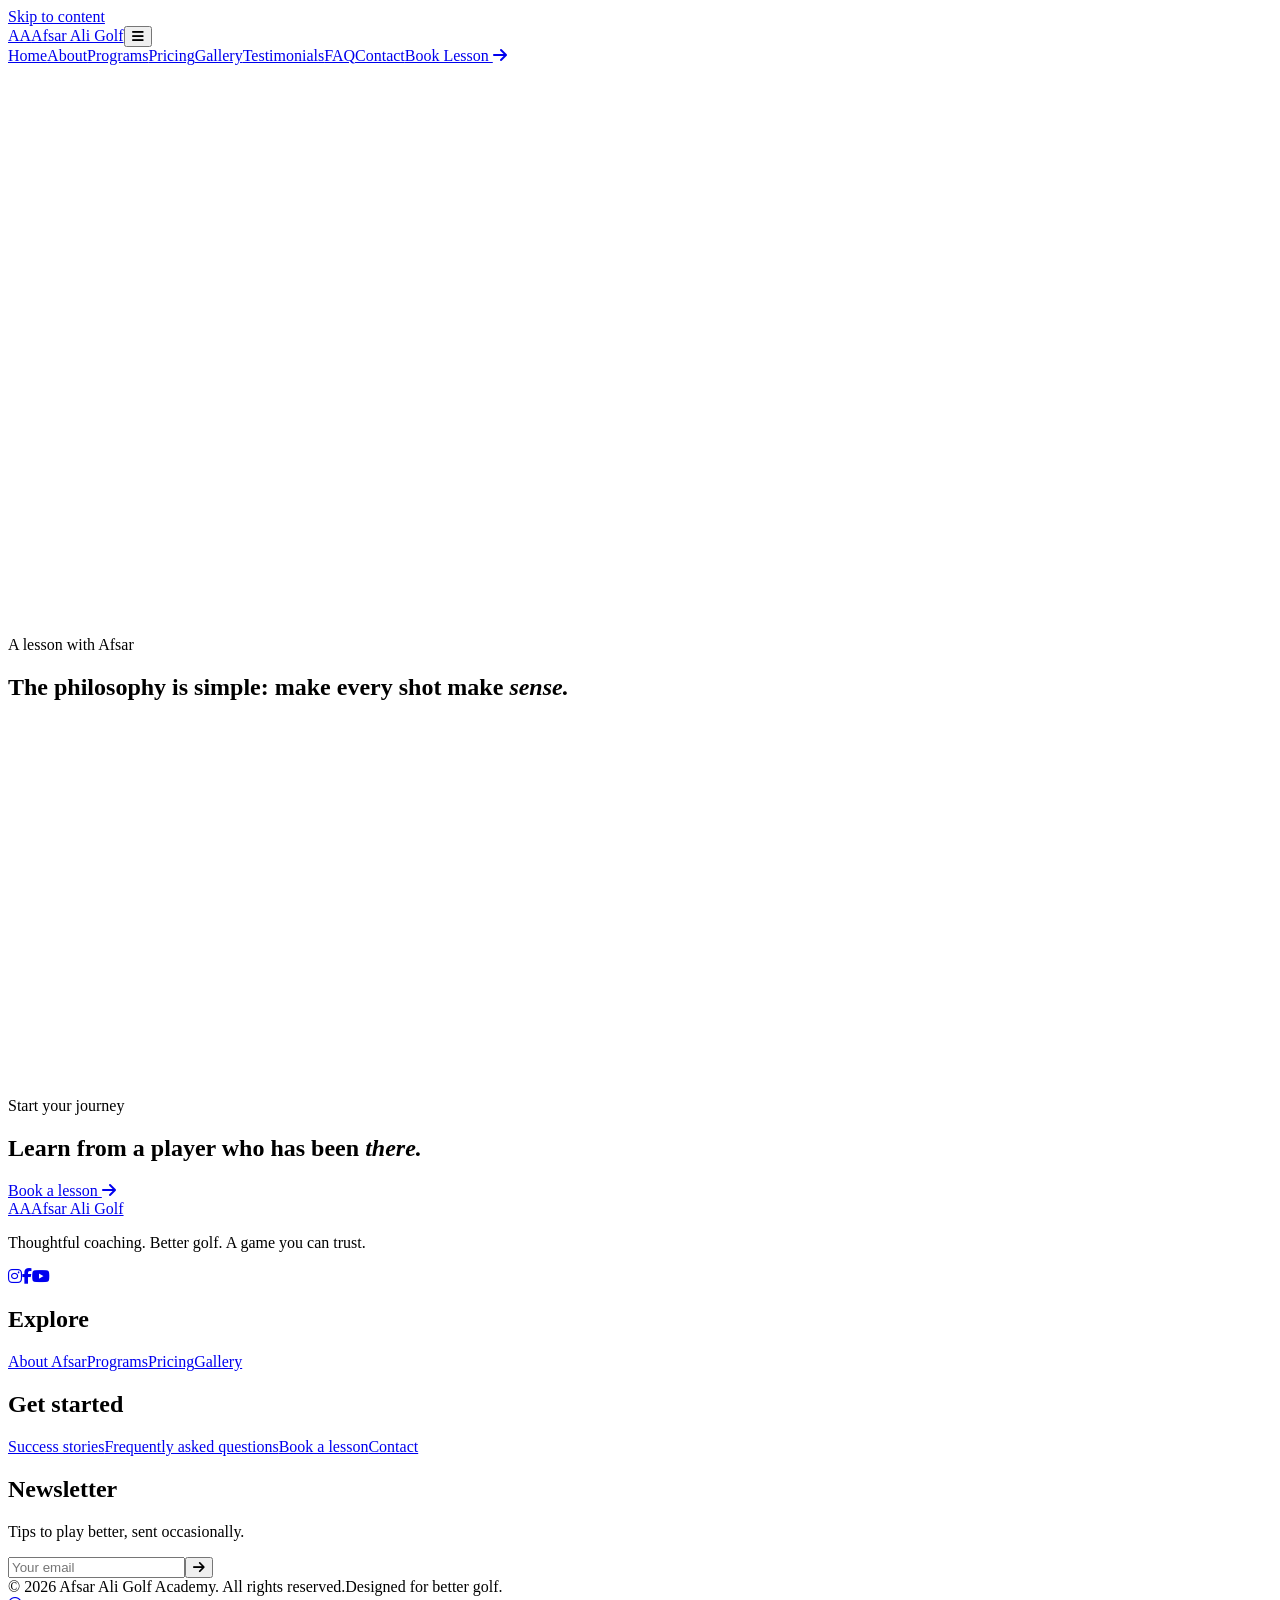
==== about.html @ 57fdd4dd "Add files via upload" ====
<!doctype html><html lang="en"><head><meta charset="utf-8"><meta name="viewport" content="width=device-width,initial-scale=1"><title>About Afsar Ali | Afsar Ali Golf Academy</title><meta name="description" content="Meet Afsar Ali: former professional player and golf coach helping players build confidence and consistency."><link rel="icon" href="assets/icons/favicon.svg" type="image/svg+xml"><link rel="stylesheet" href="https://cdnjs.cloudflare.com/ajax/libs/font-awesome/6.7.2/css/all.min.css"><link rel="stylesheet" href="https://unpkg.com/aos@2.3.1/dist/aos.css"><link rel="stylesheet" href="assets/css/style.css"><link rel="stylesheet" href="assets/css/responsive.css"><link rel="stylesheet" href="assets/css/animations.css"></head><body><a class="skip-link" href="#main-content">Skip to content</a><header class="site-header"><div class="container nav-wrap"><a class="brand" href="index.html"><span class="brand-mark">AA</span>Afsar Ali Golf</a><button class="nav-toggle" aria-expanded="false" aria-label="Open navigation"><i class="fa-solid fa-bars"></i></button><nav class="nav-links" aria-label="Main navigation"><a href="index.html">Home</a><a aria-current="page" href="about.html">About</a><a href="programs.html">Programs</a><a href="pricing.html">Pricing</a><a href="gallery.html">Gallery</a><a href="testimonials.html">Testimonials</a><a href="faq.html">FAQ</a><a href="contact.html">Contact</a><a class="button button-primary" href="contact.html#book">Book Lesson <i class="fa-solid fa-arrow-right"></i></a></nav></div></header><main id="main-content"><section class="page-banner"><div class="container" data-aos="fade-up"><p class="eyebrow">Meet your coach</p><h1 class="display">A professional<br>perspective. A personal <em>approach.</em></h1><p>Former professional player Afsar Ali helps golfers of all levels discover a clearer, stronger, more enjoyable game.</p></div></section><section class="section"><div class="container bio-grid"><div data-aos="fade-right"><img src="https://images.unsplash.com/photo-1535132011086-b7c9a9b45e92?auto=format&fit=crop&w=1000&q=85" alt="A golfer walking on a sunny golf course" loading="lazy"></div><div data-aos="fade-left"><p class="eyebrow">The Afsar Ali difference</p><h2>Coaching built on professional experience — and real <em>listening.</em></h2><p>Afsar Ali played professionally before dedicating his career to teaching the game. He brings that tournament-tested perspective into every lesson, while keeping the focus where it belongs: on the golfer in front of him.</p><p>Whether your goal is a more reliable swing, better scores, or simply more fun on the course, Afsar will give you a clear route forward — without overcomplicating the game.</p><div class="timeline"><div class="timeline-item"><b>Former professional player</b><p>First-hand experience in competitive golf and the process behind performing under pressure.</p></div><div class="timeline-item"><b>15+ years of coaching</b><p>Helping beginners, juniors, amateurs and competitive players develop with clarity.</p></div><div class="timeline-item"><b>Individual-first philosophy</b><p>Every swing is different. The best plan is the one that fits your body, ability and ambition.</p></div></div></div></div></section><section class="section section-alt"><div class="container"><div class="section-head"><div><p class="eyebrow">A lesson with Afsar</p><h2 class="section-title">The philosophy is simple: make every shot make <em>sense.</em></h2></div></div><div class="achievement-grid"><article class="achievement" data-aos="fade-up"><i class="fa-solid fa-bullseye"></i><strong>Purposeful practice</strong><span>Every drill has a clear reason and a route to the course.</span></article><article class="achievement" data-aos="fade-up" data-aos-delay="100"><i class="fa-solid fa-eye"></i><strong>Honest feedback</strong><span>Focus on the one or two changes that will make the biggest difference.</span></article><article class="achievement" data-aos="fade-up" data-aos-delay="200"><i class="fa-solid fa-handshake"></i><strong>Lasting confidence</strong><span>Build skills and routines you can trust when it matters.</span></article></div></div></section><section class="section"><div class="container split"><div data-aos="fade-right"><p class="eyebrow">See Afsar in action</p><h2 class="section-title">A player’s eye for your <em>potential.</em></h2><p class="lead">Watch a glimpse of Afsar’s coaching world, then let’s talk about where you want to take your game.</p><a class="button button-green" href="contact.html#book">Train with Afsar <i class="fa-solid fa-arrow-right"></i></a></div><div class="image-frame" data-aos="fade-left"><video controls preload="metadata" poster="https://images.unsplash.com/photo-1593111774240-d529f12cf4bb?auto=format&fit=crop&w=1000&q=85" aria-label="Afsar Ali golf coaching video"><source src="assets/images/afsar-ali-coaching.mp4" type="video/mp4">Your browser does not support the video tag.</video></div></div></section><section class="cta"><div class="container"><div><p class="eyebrow">Start your journey</p><h2 class="section-title">Learn from a player who has been <em>there.</em></h2></div><a class="button button-green" href="contact.html#book">Book a lesson <i class="fa-solid fa-arrow-right"></i></a></div></section></main><footer class="site-footer"><div class="container footer-grid"><div class="footer-brand"><a class="brand" href="index.html"><span class="brand-mark">AA</span>Afsar Ali Golf</a><p>Thoughtful coaching. Better golf. A game you can trust.</p><div class="socials"><a href="#" aria-label="Instagram"><i class="fa-brands fa-instagram"></i></a><a href="#" aria-label="Facebook"><i class="fa-brands fa-facebook-f"></i></a><a href="#" aria-label="YouTube"><i class="fa-brands fa-youtube"></i></a></div></div><div><h2>Explore</h2><a href="about.html">About Afsar</a><a href="programs.html">Programs</a><a href="pricing.html">Pricing</a><a href="gallery.html">Gallery</a></div><div><h2>Get started</h2><a href="testimonials.html">Success stories</a><a href="faq.html">Frequently asked questions</a><a href="contact.html#book">Book a lesson</a><a href="contact.html">Contact</a></div><div><h2>Newsletter</h2><p>Tips to play better, sent occasionally.</p><form class="newsletter" data-newsletter><input aria-label="Email address" type="email" required placeholder="Your email"><button aria-label="Subscribe" type="submit"><i class="fa-solid fa-arrow-right"></i></button></form></div></div><div class="container footer-bottom"><span>© 2026 Afsar Ali Golf Academy. All rights reserved.</span><span>Designed for better golf.</span></div></footer><a class="whatsapp" href="https://wa.me/923000000000?text=Hello%20Afsar%2C%20I%27d%20like%20to%20book%20a%20golf%20lesson." aria-label="Book a lesson on WhatsApp"><i class="fa-brands fa-whatsapp"></i></a><script src="https://unpkg.com/aos@2.3.1/dist/aos.js"></script><script src="assets/js/app.js"></script></body></html>
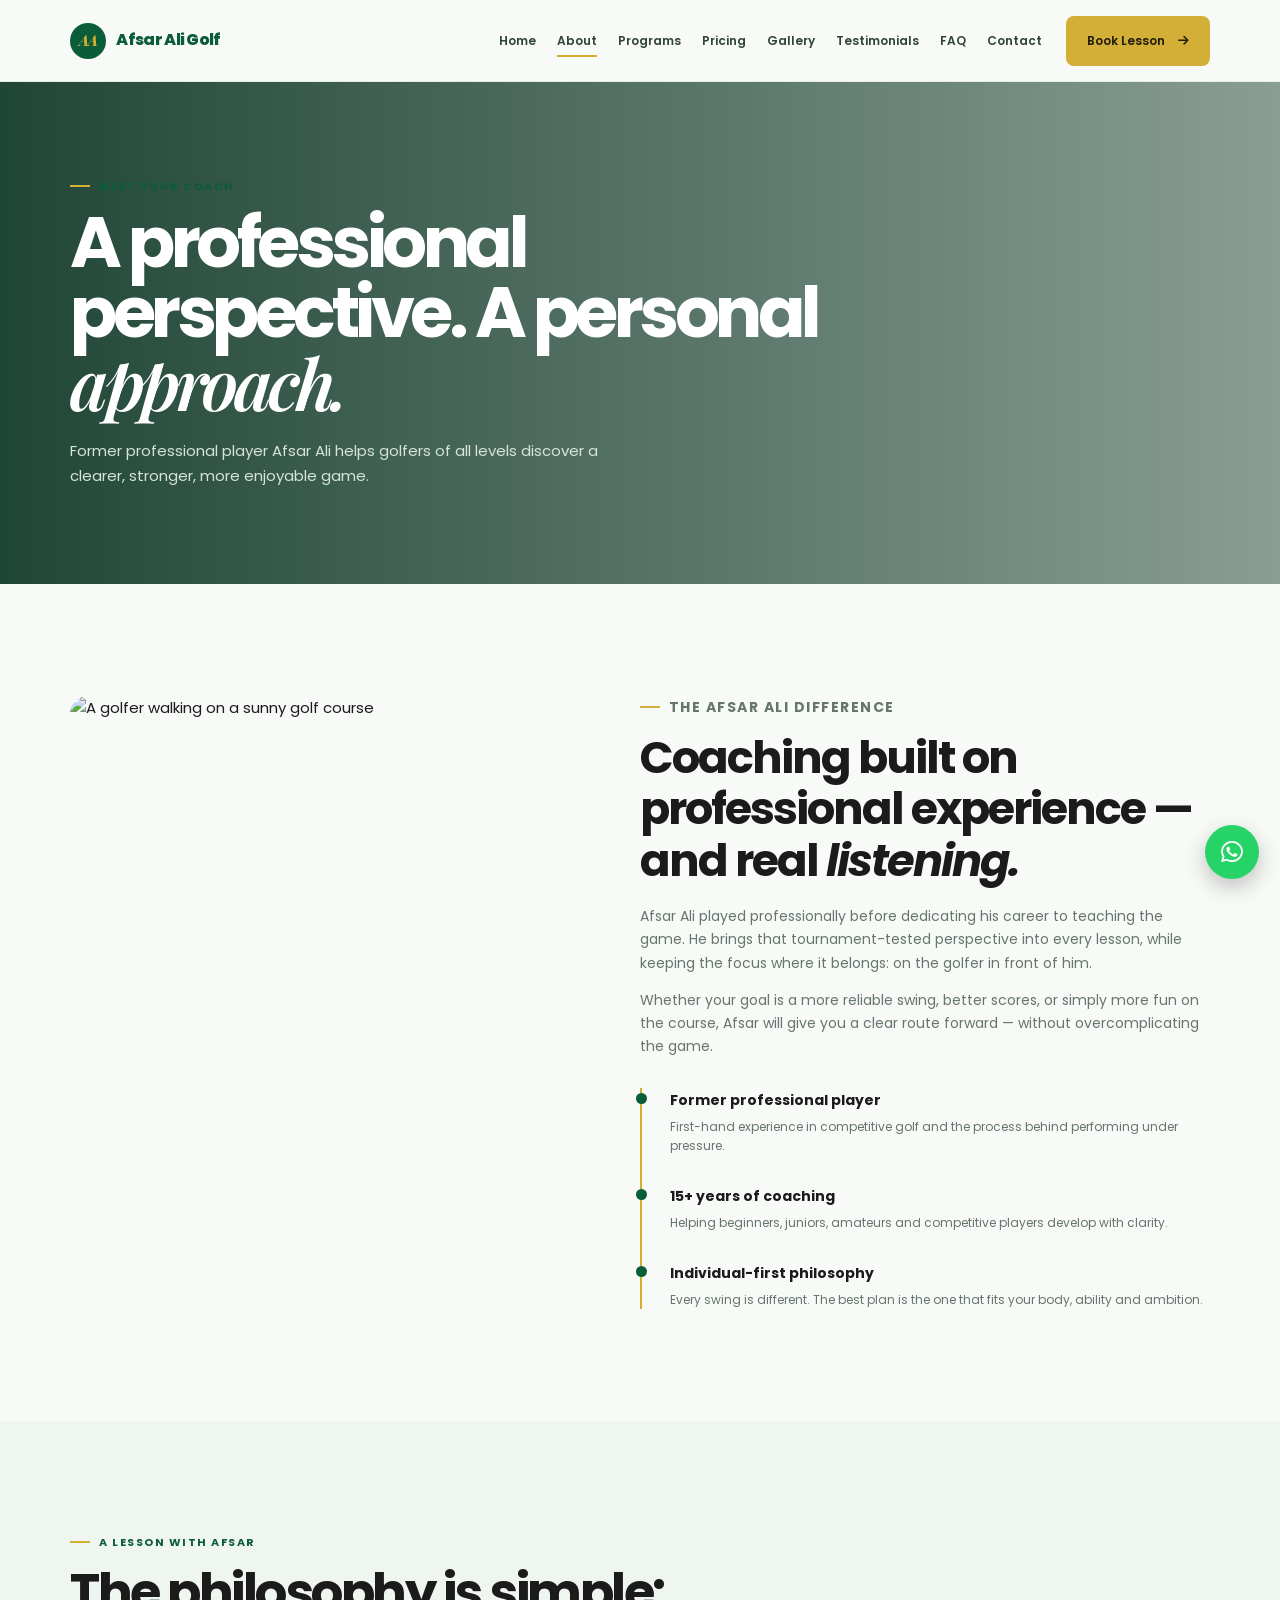
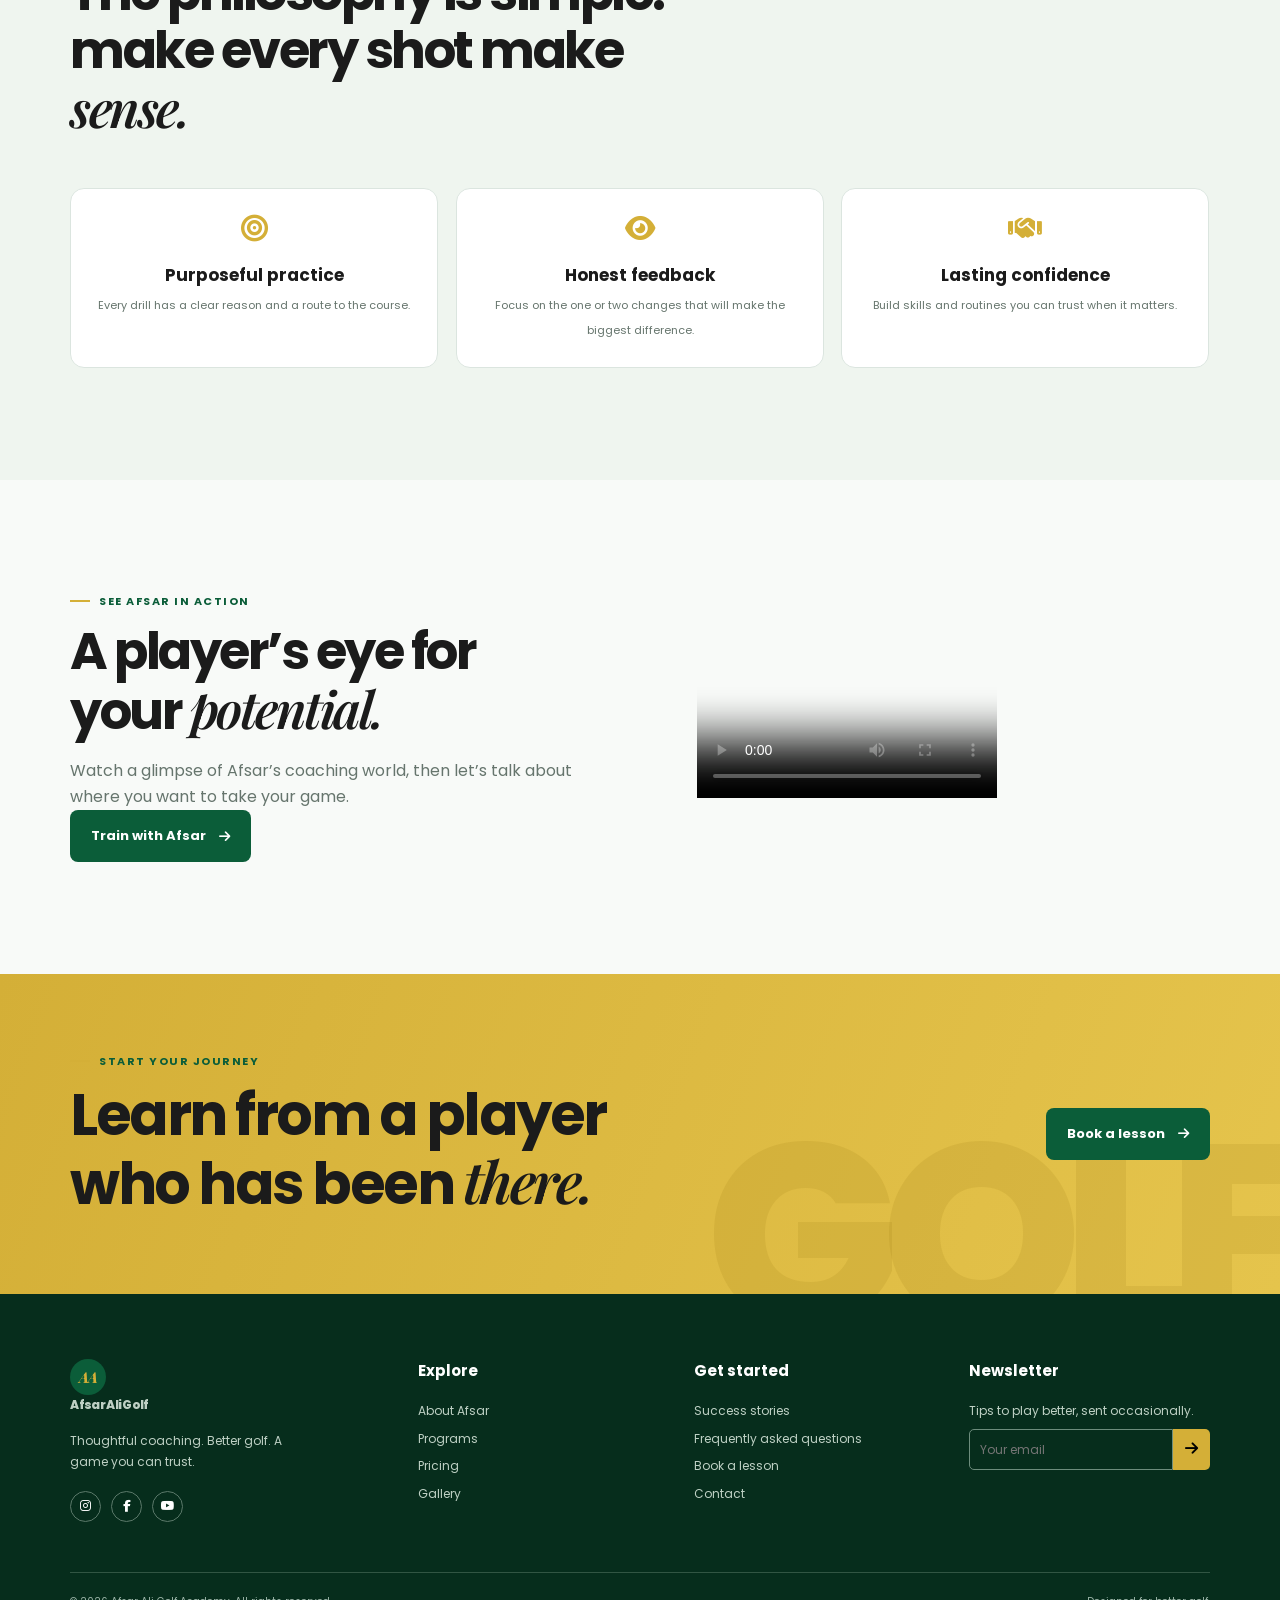
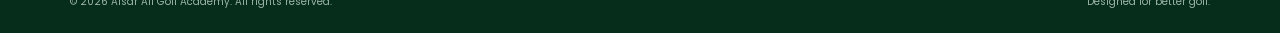
==== commit 8e073668: "Add files via upload" ====
--- a/about.html
+++ b/about.html
@@ -1 +1,206 @@
-<!doctype html><html lang="en"><head><meta charset="utf-8"><meta name="viewport" content="width=device-width,initial-scale=1"><title>About Afsar Ali | Afsar Ali Golf Academy</title><meta name="description" content="Meet Afsar Ali: former professional player and golf coach helping players build confidence and consistency."><link rel="icon" href="assets/icons/favicon.svg" type="image/svg+xml"><link rel="stylesheet" href="https://cdnjs.cloudflare.com/ajax/libs/font-awesome/6.7.2/css/all.min.css"><link rel="stylesheet" href="https://unpkg.com/aos@2.3.1/dist/aos.css"><link rel="stylesheet" href="assets/css/style.css"><link rel="stylesheet" href="assets/css/responsive.css"><link rel="stylesheet" href="assets/css/animations.css"></head><body><a class="skip-link" href="#main-content">Skip to content</a><header class="site-header"><div class="container nav-wrap"><a class="brand" href="index.html"><span class="brand-mark">AA</span>Afsar Ali Golf</a><button class="nav-toggle" aria-expanded="false" aria-label="Open navigation"><i class="fa-solid fa-bars"></i></button><nav class="nav-links" aria-label="Main navigation"><a href="index.html">Home</a><a aria-current="page" href="about.html">About</a><a href="programs.html">Programs</a><a href="pricing.html">Pricing</a><a href="gallery.html">Gallery</a><a href="testimonials.html">Testimonials</a><a href="faq.html">FAQ</a><a href="contact.html">Contact</a><a class="button button-primary" href="contact.html#book">Book Lesson <i class="fa-solid fa-arrow-right"></i></a></nav></div></header><main id="main-content"><section class="page-banner"><div class="container" data-aos="fade-up"><p class="eyebrow">Meet your coach</p><h1 class="display">A professional<br>perspective. A personal <em>approach.</em></h1><p>Former professional player Afsar Ali helps golfers of all levels discover a clearer, stronger, more enjoyable game.</p></div></section><section class="section"><div class="container bio-grid"><div data-aos="fade-right"><img src="https://images.unsplash.com/photo-1535132011086-b7c9a9b45e92?auto=format&fit=crop&w=1000&q=85" alt="A golfer walking on a sunny golf course" loading="lazy"></div><div data-aos="fade-left"><p class="eyebrow">The Afsar Ali difference</p><h2>Coaching built on professional experience — and real <em>listening.</em></h2><p>Afsar Ali played professionally before dedicating his career to teaching the game. He brings that tournament-tested perspective into every lesson, while keeping the focus where it belongs: on the golfer in front of him.</p><p>Whether your goal is a more reliable swing, better scores, or simply more fun on the course, Afsar will give you a clear route forward — without overcomplicating the game.</p><div class="timeline"><div class="timeline-item"><b>Former professional player</b><p>First-hand experience in competitive golf and the process behind performing under pressure.</p></div><div class="timeline-item"><b>15+ years of coaching</b><p>Helping beginners, juniors, amateurs and competitive players develop with clarity.</p></div><div class="timeline-item"><b>Individual-first philosophy</b><p>Every swing is different. The best plan is the one that fits your body, ability and ambition.</p></div></div></div></div></section><section class="section section-alt"><div class="container"><div class="section-head"><div><p class="eyebrow">A lesson with Afsar</p><h2 class="section-title">The philosophy is simple: make every shot make <em>sense.</em></h2></div></div><div class="achievement-grid"><article class="achievement" data-aos="fade-up"><i class="fa-solid fa-bullseye"></i><strong>Purposeful practice</strong><span>Every drill has a clear reason and a route to the course.</span></article><article class="achievement" data-aos="fade-up" data-aos-delay="100"><i class="fa-solid fa-eye"></i><strong>Honest feedback</strong><span>Focus on the one or two changes that will make the biggest difference.</span></article><article class="achievement" data-aos="fade-up" data-aos-delay="200"><i class="fa-solid fa-handshake"></i><strong>Lasting confidence</strong><span>Build skills and routines you can trust when it matters.</span></article></div></div></section><section class="section"><div class="container split"><div data-aos="fade-right"><p class="eyebrow">See Afsar in action</p><h2 class="section-title">A player’s eye for your <em>potential.</em></h2><p class="lead">Watch a glimpse of Afsar’s coaching world, then let’s talk about where you want to take your game.</p><a class="button button-green" href="contact.html#book">Train with Afsar <i class="fa-solid fa-arrow-right"></i></a></div><div class="image-frame" data-aos="fade-left"><video controls preload="metadata" poster="https://images.unsplash.com/photo-1593111774240-d529f12cf4bb?auto=format&fit=crop&w=1000&q=85" aria-label="Afsar Ali golf coaching video"><source src="assets/images/afsar-ali-coaching.mp4" type="video/mp4">Your browser does not support the video tag.</video></div></div></section><section class="cta"><div class="container"><div><p class="eyebrow">Start your journey</p><h2 class="section-title">Learn from a player who has been <em>there.</em></h2></div><a class="button button-green" href="contact.html#book">Book a lesson <i class="fa-solid fa-arrow-right"></i></a></div></section></main><footer class="site-footer"><div class="container footer-grid"><div class="footer-brand"><a class="brand" href="index.html"><span class="brand-mark">AA</span>Afsar Ali Golf</a><p>Thoughtful coaching. Better golf. A game you can trust.</p><div class="socials"><a href="#" aria-label="Instagram"><i class="fa-brands fa-instagram"></i></a><a href="#" aria-label="Facebook"><i class="fa-brands fa-facebook-f"></i></a><a href="#" aria-label="YouTube"><i class="fa-brands fa-youtube"></i></a></div></div><div><h2>Explore</h2><a href="about.html">About Afsar</a><a href="programs.html">Programs</a><a href="pricing.html">Pricing</a><a href="gallery.html">Gallery</a></div><div><h2>Get started</h2><a href="testimonials.html">Success stories</a><a href="faq.html">Frequently asked questions</a><a href="contact.html#book">Book a lesson</a><a href="contact.html">Contact</a></div><div><h2>Newsletter</h2><p>Tips to play better, sent occasionally.</p><form class="newsletter" data-newsletter><input aria-label="Email address" type="email" required placeholder="Your email"><button aria-label="Subscribe" type="submit"><i class="fa-solid fa-arrow-right"></i></button></form></div></div><div class="container footer-bottom"><span>© 2026 Afsar Ali Golf Academy. All rights reserved.</span><span>Designed for better golf.</span></div></footer><a class="whatsapp" href="https://wa.me/923000000000?text=Hello%20Afsar%2C%20I%27d%20like%20to%20book%20a%20golf%20lesson." aria-label="Book a lesson on WhatsApp"><i class="fa-brands fa-whatsapp"></i></a><script src="https://unpkg.com/aos@2.3.1/dist/aos.js"></script><script src="assets/js/app.js"></script></body></html>
+<!doctype html>
+<html lang="en">
+<head>
+  <meta charset="utf-8">
+  <meta name="viewport" content="width=device-width, initial-scale=1">
+<title>About Afsar Ali | Afsar Ali Golf Coach in Karachi</title>
+  <meta name="description" content="Meet Afsar Ali: former professional player and golf coach helping players build confidence and consistency.">
+  <meta property="og:title" content="About Afsar Ali | Afsar Ali Golf Academy">
+  <meta property="og:description" content="Meet Afsar Ali: former professional player and golf coach helping players build confidence and consistency.">
+  <meta property="og:type" content="website">
+  <meta property="og:image" content="https://images.unsplash.com/photo-1587174486073-ae5e5cff23aa?auto=format&fit=crop&w=1200&q=85">
+  <meta name="twitter:card" content="summary_large_image">
+  <link rel="canonical" href="https://afsarali.great-site.net/about.html">
+  <link rel="icon" href="assets/icons/favicon.svg" type="image/svg+xml">
+  <link rel="stylesheet" href="https://cdnjs.cloudflare.com/ajax/libs/font-awesome/6.7.2/css/all.min.css">
+  <link rel="stylesheet" href="https://unpkg.com/aos@2.3.1/dist/aos.css">
+  <link rel="stylesheet" href="assets/css/style.css">
+  <link rel="stylesheet" href="assets/css/responsive.css">
+  <link rel="stylesheet" href="assets/css/animations.css">
+</head>
+<body>
+  <a class="skip-link" href="#main-content">Skip to content</a>
+
+  <header class="site-header">
+    <div class="container nav-wrap">
+      <a class="brand" href="index.html">
+        <span class="brand-mark">AA</span>
+        Afsar Ali Golf
+      </a>
+      <button class="nav-toggle" aria-expanded="false" aria-label="Open navigation">
+        <i class="fa-solid fa-bars"></i>
+      </button>
+      <nav class="nav-links" aria-label="Main navigation">
+        <a href="index.html">Home</a>
+        <a aria-current="page" href="about.html">About</a>
+        <a href="programs.html">Programs</a>
+        <a href="pricing.html">Pricing</a>
+        <a href="gallery.html">Gallery</a>
+        <a href="testimonials.html">Testimonials</a>
+        <a href="faq.html">FAQ</a>
+        <a href="contact.html">Contact</a>
+        <a class="button button-primary" href="contact.html#book">
+          Book Lesson <i class="fa-solid fa-arrow-right"></i>
+        </a>
+      </nav>
+    </div>
+  </header>
+
+  <main id="main-content">
+    <section class="page-banner">
+      <div class="container" data-aos="fade-up">
+        <p class="eyebrow">Meet your coach</p>
+        <h1 class="display">
+          A professional<br>
+          perspective. A personal <em>approach.</em>
+        </h1>
+        <p>Former professional player Afsar Ali helps golfers of all levels discover a clearer, stronger, more enjoyable game.</p>
+      </div>
+    </section>
+
+    <section class="section">
+      <div class="container bio-grid">
+        <div data-aos="fade-right">
+          <img src="assets/images/sunny.png" alt="A golfer walking on a sunny golf course" loading="lazy">
+        </div>
+        <div data-aos="fade-left">
+          <p class="eyebrow">The Afsar Ali difference</p>
+          <h2>Coaching built on professional experience — and real <em>listening.</em></h2>
+          <p>Afsar Ali played professionally before dedicating his career to teaching the game. He brings that tournament-tested perspective into every lesson, while keeping the focus where it belongs: on the golfer in front of him.</p>
+          <p>Whether your goal is a more reliable swing, better scores, or simply more fun on the course, Afsar will give you a clear route forward — without overcomplicating the game.</p>
+          <div class="timeline">
+            <div class="timeline-item">
+              <b>Former professional player</b>
+              <p>First-hand experience in competitive golf and the process behind performing under pressure.</p>
+            </div>
+            <div class="timeline-item">
+              <b>15+ years of coaching</b>
+              <p>Helping beginners, juniors, amateurs and competitive players develop with clarity.</p>
+            </div>
+            <div class="timeline-item">
+              <b>Individual-first philosophy</b>
+              <p>Every swing is different. The best plan is the one that fits your body, ability and ambition.</p>
+            </div>
+          </div>
+        </div>
+      </div>
+    </section>
+
+    <section class="section section-alt">
+      <div class="container">
+        <div class="section-head">
+          <div>
+            <p class="eyebrow">A lesson with Afsar</p>
+            <h2 class="section-title">The philosophy is simple: make every shot make <em>sense.</em></h2>
+          </div>
+        </div>
+
+        <div class="achievement-grid">
+          <article class="achievement" data-aos="fade-up">
+            <i class="fa-solid fa-bullseye"></i>
+            <strong>Purposeful practice</strong>
+            <span>Every drill has a clear reason and a route to the course.</span>
+          </article>
+          <article class="achievement" data-aos="fade-up" data-aos-delay="100">
+            <i class="fa-solid fa-eye"></i>
+            <strong>Honest feedback</strong>
+            <span>Focus on the one or two changes that will make the biggest difference.</span>
+          </article>
+          <article class="achievement" data-aos="fade-up" data-aos-delay="200">
+            <i class="fa-solid fa-handshake"></i>
+            <strong>Lasting confidence</strong>
+            <span>Build skills and routines you can trust when it matters.</span>
+          </article>
+        </div>
+      </div>
+    </section>
+
+    <section class="section">
+      <div class="container split">
+        <div data-aos="fade-right">
+          <p class="eyebrow">See Afsar in action</p>
+          <h2 class="section-title">A player’s eye for your <em>potential.</em></h2>
+          <p class="lead">Watch a glimpse of Afsar’s coaching world, then let’s talk about where you want to take your game.</p>
+          <a class="button button-green" href="contact.html#book">
+            Train with Afsar <i class="fa-solid fa-arrow-right"></i>
+          </a>
+        </div>
+        <div class="image-frame" data-aos="fade-left">
+          <video controls preload="metadata" poster="https://images.unsplash.com/photo-1593111774240-d529f12cf4bb?auto=format&fit=crop&w=1000&q=85" aria-label="Afsar Ali golf coaching video">
+            <source src="assets/images/afsar-ali-coaching.mp4" type="video/mp4">
+            Your browser does not support the video tag.
+          </video>
+        </div>
+      </div>
+    </section>
+
+    <section class="cta">
+      <div class="container">
+        <div>
+          <p class="eyebrow">Start your journey</p>
+          <h2 class="section-title">Learn from a player who has been <em>there.</em></h2>
+        </div>
+        <a class="button button-green" href="contact.html#book">
+          Book a lesson <i class="fa-solid fa-arrow-right"></i>
+        </a>
+      </div>
+    </section>
+  </main>
+
+  <footer class="site-footer">
+    <div class="container footer-grid">
+      <div class="footer-brand">
+        <a class="brand" href="index.html">
+          <span class="brand-mark">AA</span>
+          Afsar Ali Golf
+        </a>
+        <p>Thoughtful coaching. Better golf. A game you can trust.</p>
+        <div class="socials">
+          <a href="#" aria-label="Instagram"><i class="fa-brands fa-instagram"></i></a>
+          <a href="#" aria-label="Facebook"><i class="fa-brands fa-facebook-f"></i></a>
+          <a href="#" aria-label="YouTube"><i class="fa-brands fa-youtube"></i></a>
+        </div>
+      </div>
+
+      <div>
+        <h2>Explore</h2>
+        <a href="about.html">About Afsar</a>
+        <a href="programs.html">Programs</a>
+        <a href="pricing.html">Pricing</a>
+        <a href="gallery.html">Gallery</a>
+      </div>
+
+      <div>
+        <h2>Get started</h2>
+        <a href="testimonials.html">Success stories</a>
+        <a href="faq.html">Frequently asked questions</a>
+        <a href="contact.html#book">Book a lesson</a>
+        <a href="contact.html">Contact</a>
+      </div>
+
+      <div>
+        <h2>Newsletter</h2>
+        <p>Tips to play better, sent occasionally.</p>
+        <form class="newsletter" data-newsletter>
+          <input aria-label="Email address" type="email" required placeholder="Your email">
+          <button aria-label="Subscribe" type="submit">
+            <i class="fa-solid fa-arrow-right"></i>
+          </button>
+        </form>
+      </div>
+    </div>
+
+    <div class="container footer-bottom">
+<span>© 2026 Afsar Ali Golf Academy. All rights reserved.</span>
+      <span>Designed for better golf.</span>
+    </div>
+  </footer>
+
+  <a class="whatsapp" href="https://wa.me/923333442012?text=Hello%20Afsar%2C%20I%27d%20like%20to%20book%20a%20golf%20lesson." aria-label="Book a lesson on WhatsApp">
+    <i class="fa-brands fa-whatsapp"></i>
+  </a>
+
+  <script src="https://unpkg.com/aos@2.3.1/dist/aos.js"></script>
+  <script src="assets/js/app.js"></script>
+</body>
+</html>
--- a/assets/css/style.css
+++ b/assets/css/style.css
@@ -0,0 +1,2 @@
+@import url('https://fonts.googleapis.com/css2?family=Poppins:wght@400;500;600;700;800&family=Playfair+Display:ital,wght@0,600;0,700;1,600&display=swap');
+:root{--green:#0B5D39;--green-dark:#064128;--gold:#D4AF37;--paper:#F8FAF8;--ink:#1B1B1B;--white:#fff;--line:#dbe5df;--muted:#66756d;--shadow:0 18px 46px rgba(6,65,40,.12);--radius:18px}*{box-sizing:border-box}html{scroll-behavior:smooth}body{margin:0;background:var(--paper);color:var(--ink);font-family:Poppins,Arial,sans-serif;font-size:15px;line-height:1.65}a{color:inherit;text-decoration:none}img{display:block;max-width:100%}button,input,select,textarea{font:inherit}.container{width:min(1160px,89vw);margin:auto}.section{padding:112px 0}.section-alt{background:#eff5ef}.eyebrow{display:flex;align-items:center;gap:9px;color:var(--green);font-size:11px;letter-spacing:1.5px;font-weight:700;margin:0 0 13px;text-transform:uppercase}.eyebrow:before{content:'';width:20px;height:2px;background:var(--gold)}.section-title{max-width:650px;font-size:clamp(34px,4vw,57px);letter-spacing:-2.5px;line-height:1.12;margin:0;color:var(--ink)}.section-title em,.display em{font-family:'Playfair Display',serif;font-weight:600}.lead{font-size:16px;color:var(--muted);max-width:650px;margin:17px 0 0}.section-head{display:flex;align-items:end;justify-content:space-between;gap:35px;margin-bottom:48px}.button{display:inline-flex;align-items:center;justify-content:center;gap:13px;border:1px solid transparent;border-radius:8px;padding:14px 20px;min-height:50px;font-size:13px;font-weight:700;cursor:pointer;transition:.25s ease}.button:hover{transform:translateY(-3px);box-shadow:0 10px 18px rgba(6,65,40,.18)}.button-primary{background:var(--gold);color:#241f0e}.button-primary:hover{background:#e3c550}.button-outline{border-color:rgba(255,255,255,.75);color:#fff}.button-outline:hover{background:#fff;color:var(--green)}.button-green{background:var(--green);color:#fff}.button-white{background:#fff;color:var(--green)}.skip-link{position:fixed;left:12px;top:-70px;background:var(--ink);color:#fff;z-index:99;padding:12px 15px;border-radius:6px}.skip-link:focus{top:12px}.site-header{height:82px;background:rgba(248,250,248,.93);backdrop-filter:blur(12px);border-bottom:1px solid rgba(11,93,57,.08);position:sticky;top:0;z-index:40}.nav-wrap{height:100%;display:flex;align-items:center;justify-content:space-between;gap:24px}.brand{display:flex;align-items:center;gap:10px;color:var(--green);font-size:16px;font-weight:800;letter-spacing:-.7px;white-space:nowrap}.brand-mark{width:36px;height:36px;display:grid;place-items:center;border-radius:50%;background:var(--green);color:var(--gold);font-family:'Playfair Display',serif;font-size:15px;font-style:italic}.nav-links{display:flex;align-items:center;gap:21px}.nav-links a{font-size:12px;font-weight:600;color:#31443a;position:relative}.nav-links a:not(.button):after{background:var(--gold);bottom:-7px;content:'';height:2px;left:0;position:absolute;transform:scaleX(0);transform-origin:left;transition:.2s;width:100%}.nav-links a:hover:after,.nav-links a[aria-current=page]:after{transform:scaleX(1)}.nav-links .button{margin-left:3px;color:#211c0c}.nav-toggle{display:none;background:none;border:0;color:var(--green);font-size:22px;padding:7px}.hero{min-height:calc(100vh - 82px);background:linear-gradient(90deg,rgba(2,39,23,.88) 0%,rgba(2,39,23,.57) 49%,rgba(2,39,23,.25) 100%),url('https://images.unsplash.com/photo-1587174486073-ae5e5cff23aa?auto=format&fit=crop&w=2200&q=85') center/cover;display:flex;align-items:center;position:relative;color:#fff}.hero:after{content:'';position:absolute;inset:auto 0 0;height:26%;background:linear-gradient(transparent,rgba(0,0,0,.2));pointer-events:none}.hero-content{position:relative;z-index:1;padding:88px 0 118px}.hero .eyebrow{color:#e8f2eb}.hero .eyebrow:before{background:var(--gold)}.display{font-size:clamp(52px,7vw,97px);line-height:.99;letter-spacing:-4.5px;max-width:780px;margin:0}.hero-text{color:#dce8df;max-width:550px;font-size:17px;line-height:1.8;margin:27px 0 32px}.hero-actions{display:flex;gap:12px;flex-wrap:wrap}.scroll-indicator{bottom:30px;left:50%;position:absolute;z-index:1;transform:translateX(-50%);display:flex;flex-direction:column;align-items:center;gap:8px;font-size:10px;letter-spacing:1.6px}.scroll-indicator:after{content:'';height:35px;width:1px;background:var(--gold);animation:scrollLine 1.8s infinite}@keyframes scrollLine{0%,100%{transform:scaleY(.35);transform-origin:top}50%{transform:scaleY(1);transform-origin:top}}.quick-stats{background:var(--green);color:#fff}.stats-grid{min-height:135px;display:grid;grid-template-columns:repeat(3,1fr);align-items:center}.stat{padding:23px 38px;border-right:1px solid rgba(255,255,255,.2)}.stat:first-child{padding-left:0}.stat:last-child{border-right:0}.stat strong{font-size:38px;letter-spacing:-2px;line-height:1;display:block;color:var(--gold)}.stat span{font-size:11px;letter-spacing:.5px;color:#d5e2d9}.split{display:grid;grid-template-columns:1fr 1fr;gap:10%;align-items:center}.image-frame{position:relative}.image-frame img{border-radius:var(--radius);width:100%;height:520px;object-fit:cover}.experience-card{position:absolute;right:-38px;bottom:-30px;background:var(--gold);padding:25px;min-width:180px;border-radius:12px;box-shadow:var(--shadow)}.experience-card strong{font-size:37px;display:block;line-height:1;letter-spacing:-2px}.experience-card span{font-size:11px;font-weight:700}.feature-list{display:grid;gap:19px;margin:30px 0}.feature{display:flex;gap:14px;align-items:flex-start}.feature i{color:var(--gold);margin-top:5px}.feature b{display:block;font-size:14px}.feature p{font-size:13px;color:var(--muted);margin:2px 0 0}.program-grid{display:grid;grid-template-columns:repeat(4,1fr);gap:18px}.program-card{padding:27px 22px;border-radius:var(--radius);background:#fff;border:1px solid #e5ece7;box-shadow:0 8px 25px rgba(5,64,38,.05);transition:.28s}.program-card:hover{background:var(--green);color:#fff;transform:translateY(-7px);box-shadow:var(--shadow)}.program-card i{font-size:23px;color:var(--gold)}.program-card h3{font-size:17px;line-height:1.3;margin:25px 0 8px}.program-card p{font-size:12px;color:var(--muted);margin:0}.program-card:hover p{color:#d9e9df}.program-card .card-link{display:inline-flex;margin-top:20px;font-size:12px;font-weight:700;color:var(--green)}.program-card:hover .card-link{color:var(--gold)}.quote-strip{background:#1b3328;color:#fff;padding:96px 0;text-align:center}.quote-strip blockquote{font:600 clamp(29px,3.8vw,53px)/1.22 'Playfair Display',serif;letter-spacing:-1.8px;max-width:920px;margin:0 auto}.quote-strip blockquote em{color:var(--gold)}.quote-author{font-size:11px;letter-spacing:1px;color:#b3cabc;text-transform:uppercase;margin:24px 0 0}.cta{background:linear-gradient(110deg,#d4af37,#e5c44c);padding:78px 0;overflow:hidden;position:relative}.cta:after{content:'GOLF';font-size:20vw;letter-spacing:-1.5vw;font-weight:800;position:absolute;right:-12px;bottom:-12vw;color:rgba(140,106,8,.12)}.cta .container{position:relative;z-index:1;display:flex;align-items:center;justify-content:space-between;gap:25px}.cta .section-title{font-size:clamp(38px,4.5vw,63px)}.site-footer{background:#062d1c;color:#d5e5da;padding:65px 0 23px}.footer-grid{display:grid;grid-template-columns:1.3fr repeat(3,1fr);gap:35px;padding-bottom:50px}.footer-grid h2{color:#fff;font-size:15px;margin:0 0 17px}.footer-grid p,.footer-grid a{display:block;color:#bed0c4;font-size:12px;margin:0 0 8px}.footer-brand p{max-width:240px;line-height:1.8;margin-top:15px}.socials{display:flex;gap:10px;margin-top:18px}.socials a{display:grid;place-items:center;width:31px;height:31px;border:1px solid #5b796a;border-radius:50%;margin:0;color:#fff}.newsletter{display:flex;max-width:270px}.newsletter input{min-width:0;width:100%;border:1px solid #6d8c7c;background:transparent;color:#fff;padding:10px;border-radius:5px 0 0 5px;font-size:12px}.newsletter button{border:0;background:var(--gold);padding:0 12px;border-radius:0 5px 5px 0;cursor:pointer}.footer-bottom{border-top:1px solid #315543;padding-top:21px;display:flex;justify-content:space-between;color:#9cb5a8;font-size:10px}.page-banner{padding:95px 0;background:linear-gradient(90deg,rgba(2,45,27,.88),rgba(2,45,27,.45)),url('https://images.unsplash.com/photo-1593111774240-d529f12cf4bb?auto=format&fit=crop&w=2000&q=85') center/cover;color:#fff}.page-banner .display{font-size:clamp(45px,5.5vw,78px)}.page-banner p:last-child{color:#d6e3da;max-width:530px;margin:18px 0 0}.bio-grid{display:grid;grid-template-columns:41% 1fr;gap:9%;align-items:start}.bio-grid img{border-radius:var(--radius);height:540px;width:100%;object-fit:cover}.bio-grid h2{font-size:clamp(31px,3.5vw,48px);line-height:1.15;letter-spacing:-2px;margin:0 0 19px}.bio-grid p{color:var(--muted);font-size:14px}.achievement-grid{display:grid;grid-template-columns:repeat(3,1fr);gap:17px}.achievement{background:#fff;border:1px solid var(--line);padding:26px;border-radius:14px;text-align:center}.achievement i{color:var(--gold);font-size:27px}.achievement strong{font-size:17px;display:block;margin:15px 0 3px}.achievement span{font-size:11px;color:var(--muted)}.timeline{border-left:2px solid var(--gold);margin:30px 0 0;padding-left:28px}.timeline-item{position:relative;padding:0 0 28px}.timeline-item:before{content:'';height:11px;width:11px;border-radius:50%;background:var(--green);position:absolute;left:-34px;top:5px}.timeline-item:last-child{padding-bottom:0}.timeline-item b{font-size:14px}.timeline-item p{margin:4px 0 0;font-size:12px}.programs-layout{display:grid;grid-template-columns:repeat(4,1fr);gap:20px}.full-program{background:#fff;border:1px solid var(--line);border-radius:16px;overflow:hidden;display:flex;flex-direction:column;transition:.25s}.full-program:hover{transform:translateY(-6px);box-shadow:var(--shadow)}.program-top{background:linear-gradient(135deg,#e8f2e9,#f9fbf9);padding:27px 24px}.program-top i{font-size:28px;color:var(--green)}.program-top h2{font-size:18px;line-height:1.3;margin:20px 0 0}.program-body{padding:18px 24px 23px;display:flex;flex-direction:column;flex:1}.program-body p{font-size:12px;color:var(--muted);margin:0 0 17px}.program-meta{font-size:11px;color:var(--green);display:flex;justify-content:space-between;padding-top:13px;border-top:1px solid var(--line);margin-top:auto}.program-meta b{color:var(--ink)}.program-body .button{margin-top:17px;min-height:42px;padding:10px}.pricing-grid{display:grid;grid-template-columns:repeat(3,1fr);gap:21px;align-items:center}.price-card{background:#fff;border:1px solid var(--line);padding:37px 31px;border-radius:var(--radius);position:relative}.price-card.featured{background:var(--green);border-color:var(--green);color:#fff;transform:scale(1.04);box-shadow:var(--shadow)}.popular-badge{background:var(--gold);color:#211e0e;border-radius:100px;padding:5px 10px;font-size:9px;font-weight:800;letter-spacing:.8px;position:absolute;right:20px;top:20px}.price-card h2{font-size:19px;margin:0 0 11px}.price{font-size:46px;font-weight:800;letter-spacing:-2px}.price span{font-size:11px;letter-spacing:0;font-weight:500}.price-card>p{font-size:12px;color:var(--muted);min-height:39px}.price-card.featured>p,.price-card.featured li{color:#dbece0}.price-card ul{margin:23px 0 28px;padding:0;list-style:none}.price-card li{font-size:12px;color:#4f6258;padding:7px 0;border-bottom:1px solid #e4ece6}.price-card li:before{content:'✓';color:var(--gold);font-weight:800;margin-right:8px}.price-card .button{width:100%}.gallery-filter{display:flex;gap:10px;flex-wrap:wrap;margin-bottom:26px}.filter-button{background:#fff;border:1px solid var(--line);border-radius:100px;padding:8px 14px;font-size:11px;font-weight:700;cursor:pointer}.filter-button.active,.filter-button:hover{background:var(--green);border-color:var(--green);color:#fff}.gallery-grid{display:grid;grid-template-columns:repeat(4,1fr);grid-auto-rows:185px;gap:14px}.gallery-item{border-radius:13px;overflow:hidden;position:relative;background:#e3ede5}.gallery-item:nth-child(1),.gallery-item:nth-child(6){grid-column:span 2;grid-row:span 2}.gallery-item img{height:100%;width:100%;object-fit:cover;transition:.4s}.gallery-item:hover img{transform:scale(1.08)}.gallery-item:after{content:'\f00e';font-family:'Font Awesome 6 Free';font-weight:900;display:grid;place-items:center;position:absolute;inset:0;background:rgba(6,65,40,.66);color:#fff;opacity:0;transition:.25s}.gallery-item:hover:after{opacity:1}.testimonial-swiper{overflow:hidden;padding:5px 4px 40px}.swiper-slide{height:auto}.testimonial-card{height:100%;background:#fff;border:1px solid var(--line);padding:29px;border-radius:15px;display:flex;flex-direction:column}.stars{color:var(--gold);font-size:13px;letter-spacing:2px}.testimonial-card blockquote{font:500 18px/1.65 'Playfair Display',serif;margin:20px 0;color:#24392f}.student{display:flex;align-items:center;gap:11px;margin-top:auto;padding-top:18px;border-top:1px solid var(--line)}.student img{width:37px;height:37px;border-radius:50%;object-fit:cover}.student b{font-size:12px;display:block}.student span{font-size:10px;color:var(--muted)}.swiper-pagination-bullet-active{background:var(--gold)!important}.faq-layout{display:grid;grid-template-columns:35% 1fr;gap:9%}.faq-side{background:var(--green);color:#fff;border-radius:16px;padding:35px}.faq-side h2{font-size:32px;letter-spacing:-1.5px;line-height:1.2;margin:0}.faq-side p{color:#cfe1d5;font-size:12px;margin:18px 0 27px}.faq-list details{border-bottom:1px solid var(--line);padding:18px 0}.faq-list details:first-child{border-top:1px solid var(--line)}.faq-list summary{display:flex;gap:17px;justify-content:space-between;list-style:none;font-size:14px;font-weight:700;cursor:pointer}.faq-list summary::-webkit-details-marker{display:none}.faq-list summary i{color:var(--green);font-size:15px;transition:.2s}.faq-list details[open] summary i{transform:rotate(45deg);color:var(--gold)}.faq-list details p{color:var(--muted);font-size:12px;line-height:1.75;margin:12px 35px 0 0}.contact-grid{display:grid;grid-template-columns:1.05fr .95fr;gap:55px}.contact-form{background:#fff;border:1px solid var(--line);padding:34px;border-radius:var(--radius);box-shadow:var(--shadow)}.form-row{display:grid;grid-template-columns:1fr 1fr;gap:17px}.field{margin:0 0 16px}.field label{display:block;font-size:10px;font-weight:700;letter-spacing:1px;margin-bottom:6px;color:#43544b}.field input,.field select,.field textarea{width:100%;background:#fbfdfb;border:1px solid #dbe6df;border-radius:7px;outline-color:var(--green);padding:12px;font-size:13px;color:var(--ink)}.field textarea{height:108px;resize:vertical}.form-status{font-size:12px;color:var(--green);min-height:20px;margin:10px 0 0}.contact-info{display:grid;gap:15px}.info-card{background:#eaf2eb;border-radius:12px;padding:22px;display:flex;align-items:start;gap:15px}.info-card i{font-size:19px;color:var(--green);margin-top:4px}.info-card h2{font-size:14px;margin:0 0 3px}.info-card p,.info-card a{color:var(--muted);font-size:12px;margin:0}.map{height:260px;border:0;border-radius:13px;width:100%;margin-top:5px}.whatsapp{position:fixed;bottom:21px;right:21px;width:54px;height:54px;border-radius:50%;background:#25D366;color:#fff;box-shadow:0 8px 21px rgba(0,0,0,.23);display:grid;place-items:center;font-size:25px;z-index:30;transition:.2s}.whatsapp:hover{transform:scale(1.08)}:focus-visible{outline:3px solid var(--gold);outline-offset:3px}
--- a/assets/css/responsive.css
+++ b/assets/css/responsive.css
@@ -0,0 +1 @@
+@media(max-width:1000px){.nav-links{gap:13px}.nav-links a{font-size:11px}.program-grid,.programs-layout{grid-template-columns:repeat(2,1fr)}.gallery-grid{grid-template-columns:repeat(3,1fr)}.footer-grid{grid-template-columns:1.2fr 1fr 1fr}.footer-grid>div:last-child{grid-column:span 2}.section{padding:88px 0}.bio-grid,.faq-layout{gap:6%}}@media(max-width:760px){.site-header{height:70px}.nav-toggle{display:block}.nav-links{display:none;position:absolute;top:70px;left:0;right:0;background:var(--paper);border-bottom:1px solid var(--line);padding:20px 5.5vw 24px;box-shadow:0 12px 22px rgba(0,0,0,.08);flex-direction:column;align-items:flex-start;gap:16px}.nav-links.open{display:flex}.nav-links .button{margin:3px 0 0}.hero{min-height:650px}.hero-content{padding:68px 0 90px}.display{letter-spacing:-3px}.hero-text{font-size:14px}.scroll-indicator{display:none}.stats-grid{grid-template-columns:1fr;gap:0;padding:10px 0}.stat,.stat:first-child{padding:18px 0;border-right:0;border-bottom:1px solid rgba(255,255,255,.2)}.stat:last-child{border-bottom:0}.split,.bio-grid,.faq-layout,.contact-grid{grid-template-columns:1fr;gap:37px}.image-frame img{height:390px}.experience-card{right:12px;bottom:-20px}.section-head{display:block;margin-bottom:32px}.section-head .lead{margin-top:16px}.program-grid,.programs-layout,.pricing-grid{grid-template-columns:1fr}.pricing-grid{gap:17px}.price-card.featured{transform:none}.quote-strip{padding:70px 0}.cta{padding:60px 0}.cta .container{display:block}.cta .button{margin-top:25px}.footer-grid{grid-template-columns:1fr 1fr;gap:28px}.footer-brand{grid-column:span 2}.footer-grid>div:last-child{grid-column:auto}.footer-bottom{display:block;line-height:2}.page-banner{padding:70px 0}.achievement-grid{grid-template-columns:1fr}.gallery-grid{grid-template-columns:1fr 1fr;grid-auto-rows:145px;gap:9px}.gallery-item:nth-child(1),.gallery-item:nth-child(6){grid-column:span 2;grid-row:span 2}.form-row{grid-template-columns:1fr}.contact-form{padding:23px}.map{height:220px}.whatsapp{bottom:14px;right:14px}}@media(max-width:430px){.container{width:88vw}.hero-actions .button{width:100%}.footer-grid{grid-template-columns:1fr}.footer-brand{grid-column:auto}.program-grid{grid-template-columns:1fr}.gallery-grid{grid-auto-rows:115px}.gallery-item:nth-child(1),.gallery-item:nth-child(6){grid-column:span 2}.detail-meta{flex-wrap:wrap}}
--- a/assets/css/animations.css
+++ b/assets/css/animations.css
@@ -0,0 +1 @@
+[data-aos]{transition-duration:.75s!important}.program-card,.full-program,.price-card,.achievement,.gallery-item{will-change:transform}@media(prefers-reduced-motion:reduce){*{scroll-behavior:auto!important;animation-duration:.01ms!important;transition-duration:.01ms!important}}
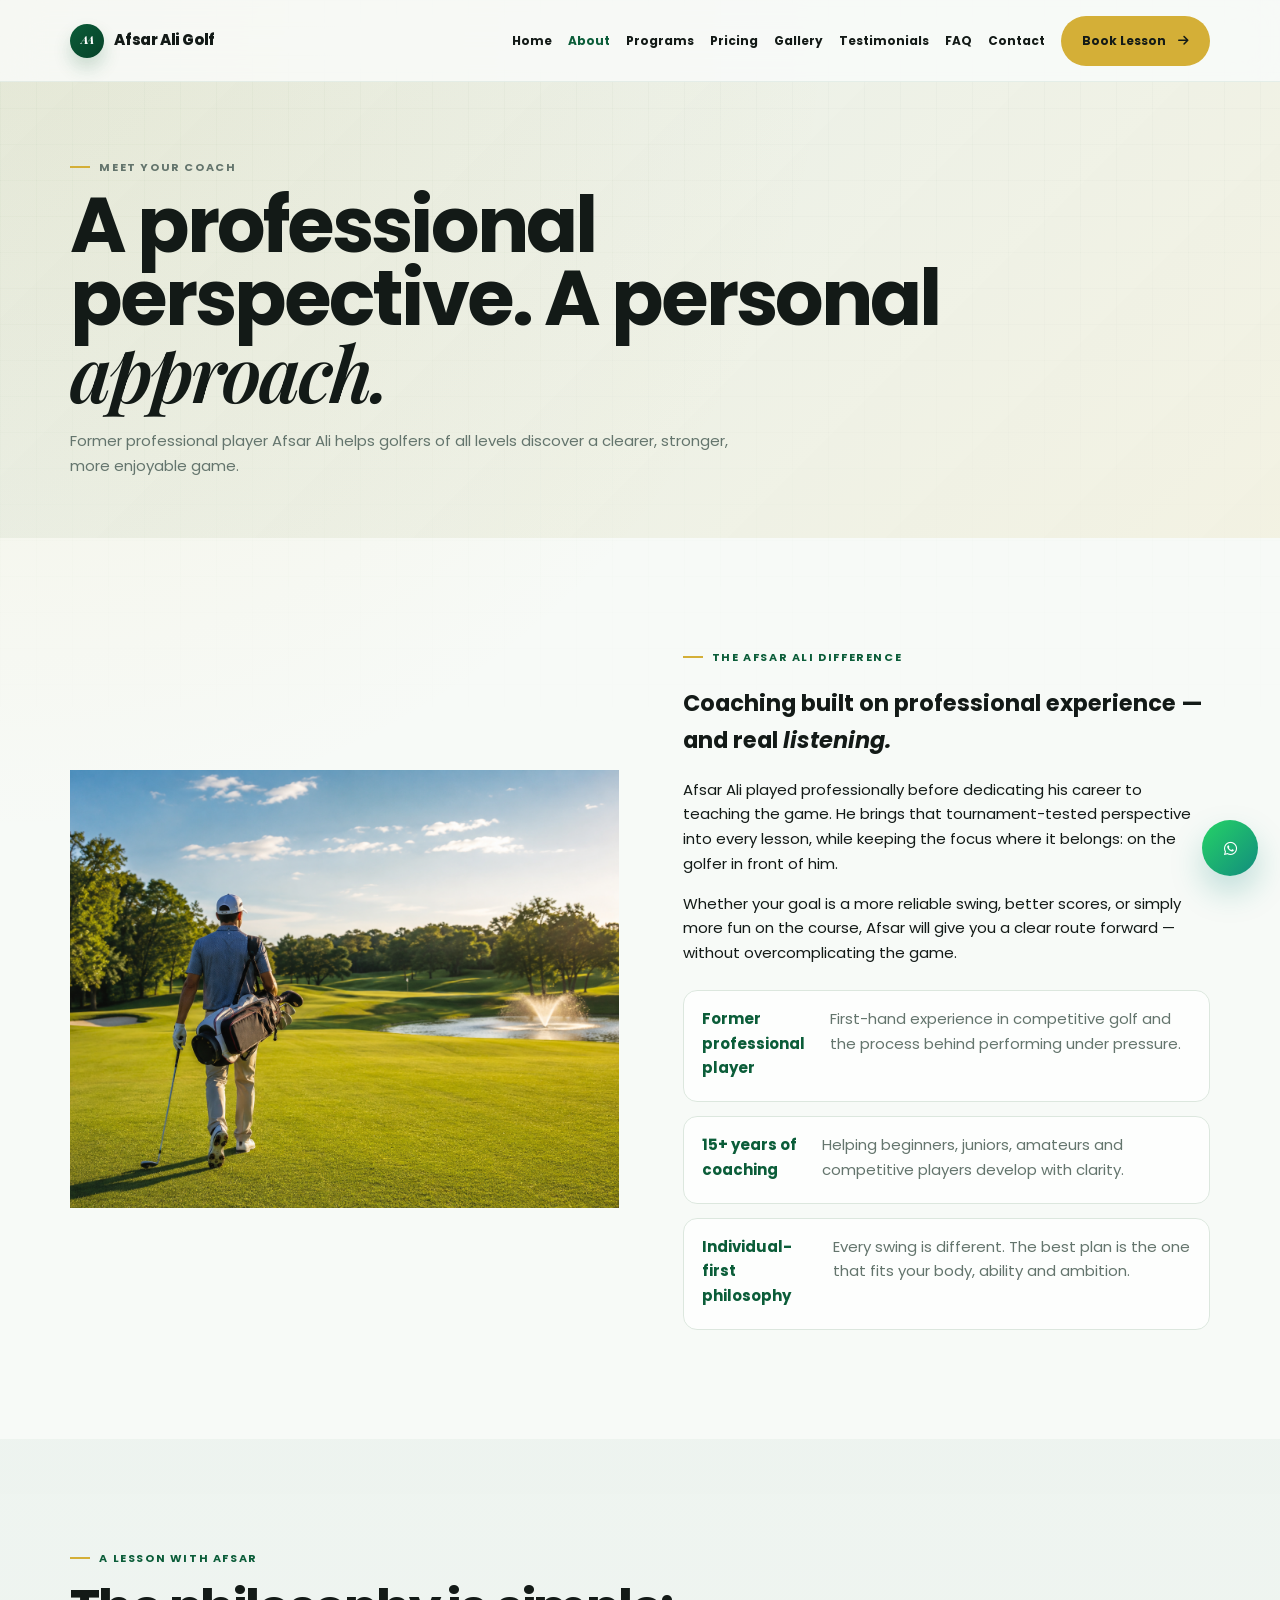
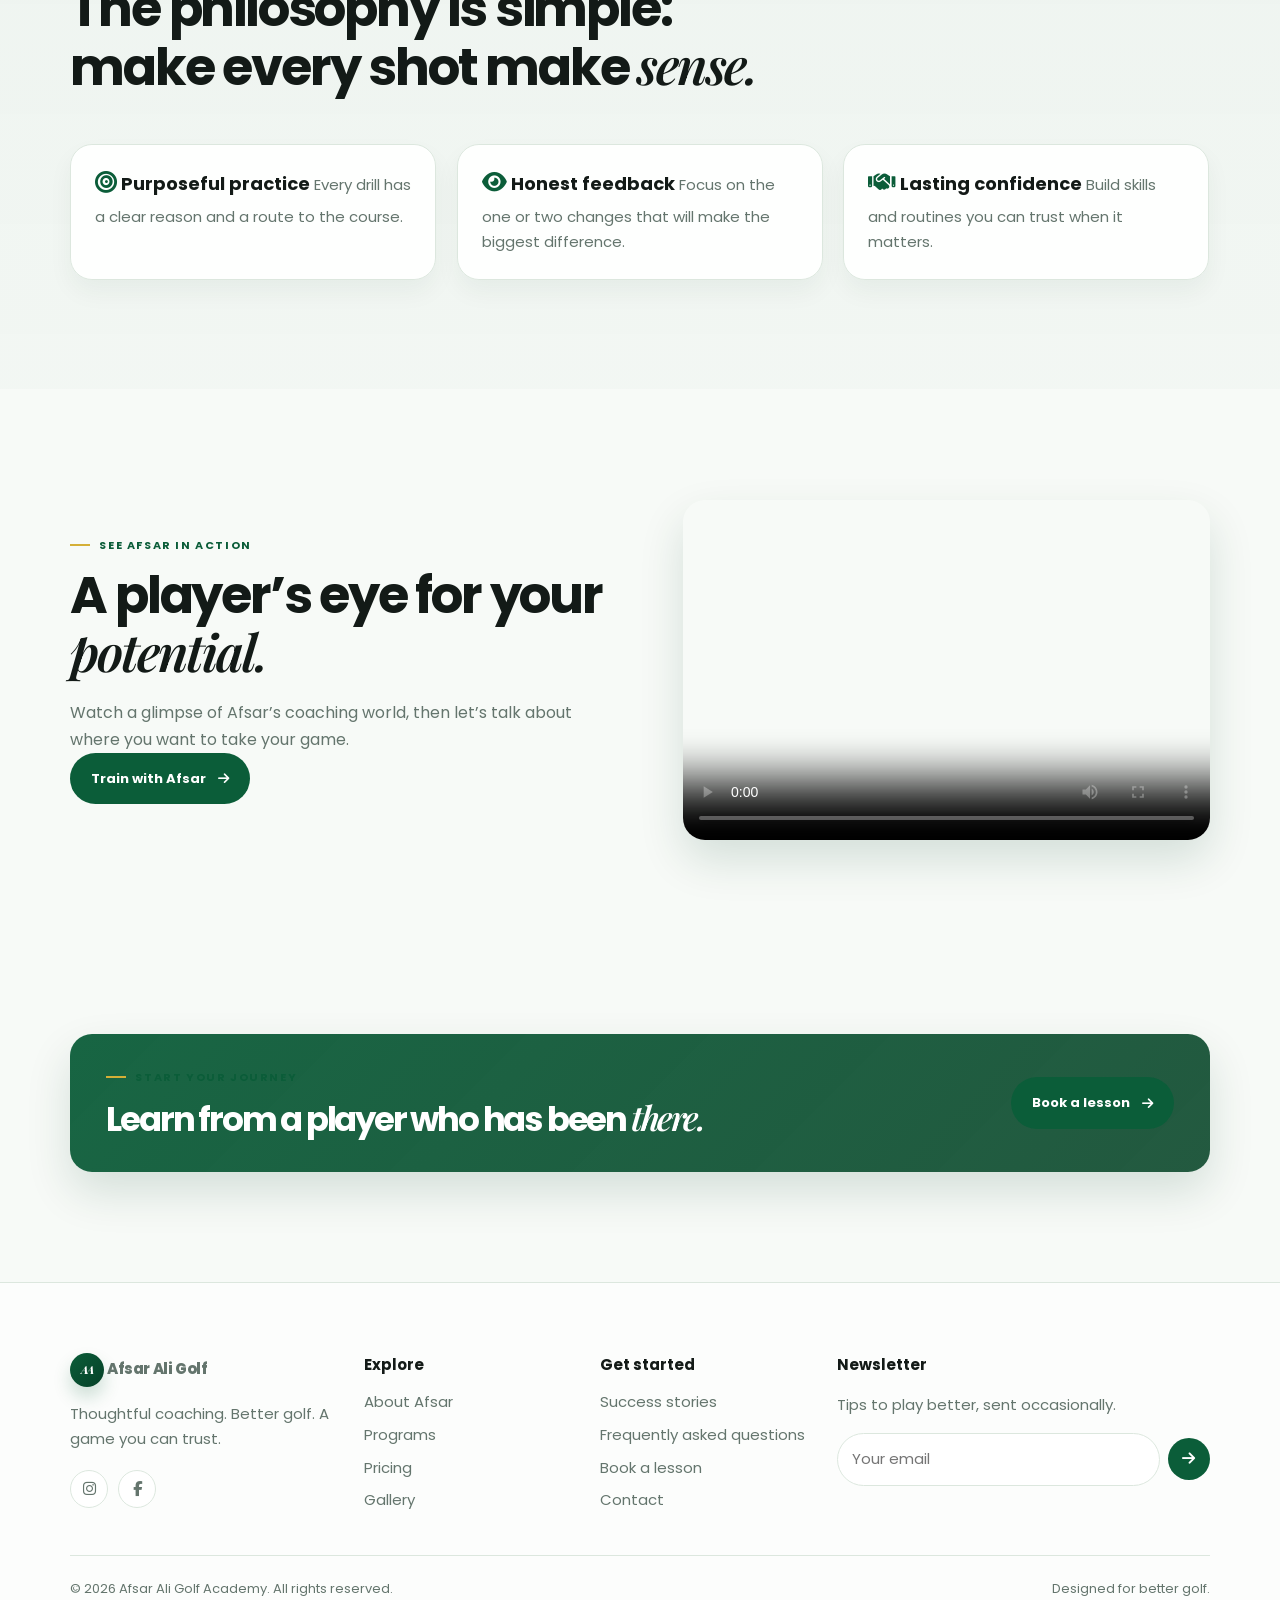
==== commit 7165f15c: "Update about.html" ====
--- a/about.html
+++ b/about.html
@@ -10,7 +10,7 @@
   <meta property="og:type" content="website">
   <meta property="og:image" content="https://images.unsplash.com/photo-1587174486073-ae5e5cff23aa?auto=format&fit=crop&w=1200&q=85">
   <meta name="twitter:card" content="summary_large_image">
-  <link rel="canonical" href="https://afsarali.great-site.net/about.html">
+  <link rel="canonical" href="https://coach.abdullahafsar.site/about.html">
   <link rel="icon" href="assets/icons/favicon.svg" type="image/svg+xml">
   <link rel="stylesheet" href="https://cdnjs.cloudflare.com/ajax/libs/font-awesome/6.7.2/css/all.min.css">
   <link rel="stylesheet" href="https://unpkg.com/aos@2.3.1/dist/aos.css">
@@ -156,9 +156,8 @@
         </a>
         <p>Thoughtful coaching. Better golf. A game you can trust.</p>
         <div class="socials">
-          <a href="#" aria-label="Instagram"><i class="fa-brands fa-instagram"></i></a>
-          <a href="#" aria-label="Facebook"><i class="fa-brands fa-facebook-f"></i></a>
-          <a href="#" aria-label="YouTube"><i class="fa-brands fa-youtube"></i></a>
+          <a href="https://www.instagram.com/afsar4900/" aria-label="Instagram"><i class="fa-brands fa-instagram"></i></a>
+          <a href="https://www.facebook.com/profile.php?id=100013306961428" aria-label="Facebook"><i class="fa-brands fa-facebook-f"></i></a>
         </div>
       </div>
 
--- a/assets/css/style.css
+++ b/assets/css/style.css
@@ -1,2 +1,1168 @@
-@import url('https://fonts.googleapis.com/css2?family=Poppins:wght@400;500;600;700;800&family=Playfair+Display:ital,wght@0,600;0,700;1,600&display=swap');
-:root{--green:#0B5D39;--green-dark:#064128;--gold:#D4AF37;--paper:#F8FAF8;--ink:#1B1B1B;--white:#fff;--line:#dbe5df;--muted:#66756d;--shadow:0 18px 46px rgba(6,65,40,.12);--radius:18px}*{box-sizing:border-box}html{scroll-behavior:smooth}body{margin:0;background:var(--paper);color:var(--ink);font-family:Poppins,Arial,sans-serif;font-size:15px;line-height:1.65}a{color:inherit;text-decoration:none}img{display:block;max-width:100%}button,input,select,textarea{font:inherit}.container{width:min(1160px,89vw);margin:auto}.section{padding:112px 0}.section-alt{background:#eff5ef}.eyebrow{display:flex;align-items:center;gap:9px;color:var(--green);font-size:11px;letter-spacing:1.5px;font-weight:700;margin:0 0 13px;text-transform:uppercase}.eyebrow:before{content:'';width:20px;height:2px;background:var(--gold)}.section-title{max-width:650px;font-size:clamp(34px,4vw,57px);letter-spacing:-2.5px;line-height:1.12;margin:0;color:var(--ink)}.section-title em,.display em{font-family:'Playfair Display',serif;font-weight:600}.lead{font-size:16px;color:var(--muted);max-width:650px;margin:17px 0 0}.section-head{display:flex;align-items:end;justify-content:space-between;gap:35px;margin-bottom:48px}.button{display:inline-flex;align-items:center;justify-content:center;gap:13px;border:1px solid transparent;border-radius:8px;padding:14px 20px;min-height:50px;font-size:13px;font-weight:700;cursor:pointer;transition:.25s ease}.button:hover{transform:translateY(-3px);box-shadow:0 10px 18px rgba(6,65,40,.18)}.button-primary{background:var(--gold);color:#241f0e}.button-primary:hover{background:#e3c550}.button-outline{border-color:rgba(255,255,255,.75);color:#fff}.button-outline:hover{background:#fff;color:var(--green)}.button-green{background:var(--green);color:#fff}.button-white{background:#fff;color:var(--green)}.skip-link{position:fixed;left:12px;top:-70px;background:var(--ink);color:#fff;z-index:99;padding:12px 15px;border-radius:6px}.skip-link:focus{top:12px}.site-header{height:82px;background:rgba(248,250,248,.93);backdrop-filter:blur(12px);border-bottom:1px solid rgba(11,93,57,.08);position:sticky;top:0;z-index:40}.nav-wrap{height:100%;display:flex;align-items:center;justify-content:space-between;gap:24px}.brand{display:flex;align-items:center;gap:10px;color:var(--green);font-size:16px;font-weight:800;letter-spacing:-.7px;white-space:nowrap}.brand-mark{width:36px;height:36px;display:grid;place-items:center;border-radius:50%;background:var(--green);color:var(--gold);font-family:'Playfair Display',serif;font-size:15px;font-style:italic}.nav-links{display:flex;align-items:center;gap:21px}.nav-links a{font-size:12px;font-weight:600;color:#31443a;position:relative}.nav-links a:not(.button):after{background:var(--gold);bottom:-7px;content:'';height:2px;left:0;position:absolute;transform:scaleX(0);transform-origin:left;transition:.2s;width:100%}.nav-links a:hover:after,.nav-links a[aria-current=page]:after{transform:scaleX(1)}.nav-links .button{margin-left:3px;color:#211c0c}.nav-toggle{display:none;background:none;border:0;color:var(--green);font-size:22px;padding:7px}.hero{min-height:calc(100vh - 82px);background:linear-gradient(90deg,rgba(2,39,23,.88) 0%,rgba(2,39,23,.57) 49%,rgba(2,39,23,.25) 100%),url('https://images.unsplash.com/photo-1587174486073-ae5e5cff23aa?auto=format&fit=crop&w=2200&q=85') center/cover;display:flex;align-items:center;position:relative;color:#fff}.hero:after{content:'';position:absolute;inset:auto 0 0;height:26%;background:linear-gradient(transparent,rgba(0,0,0,.2));pointer-events:none}.hero-content{position:relative;z-index:1;padding:88px 0 118px}.hero .eyebrow{color:#e8f2eb}.hero .eyebrow:before{background:var(--gold)}.display{font-size:clamp(52px,7vw,97px);line-height:.99;letter-spacing:-4.5px;max-width:780px;margin:0}.hero-text{color:#dce8df;max-width:550px;font-size:17px;line-height:1.8;margin:27px 0 32px}.hero-actions{display:flex;gap:12px;flex-wrap:wrap}.scroll-indicator{bottom:30px;left:50%;position:absolute;z-index:1;transform:translateX(-50%);display:flex;flex-direction:column;align-items:center;gap:8px;font-size:10px;letter-spacing:1.6px}.scroll-indicator:after{content:'';height:35px;width:1px;background:var(--gold);animation:scrollLine 1.8s infinite}@keyframes scrollLine{0%,100%{transform:scaleY(.35);transform-origin:top}50%{transform:scaleY(1);transform-origin:top}}.quick-stats{background:var(--green);color:#fff}.stats-grid{min-height:135px;display:grid;grid-template-columns:repeat(3,1fr);align-items:center}.stat{padding:23px 38px;border-right:1px solid rgba(255,255,255,.2)}.stat:first-child{padding-left:0}.stat:last-child{border-right:0}.stat strong{font-size:38px;letter-spacing:-2px;line-height:1;display:block;color:var(--gold)}.stat span{font-size:11px;letter-spacing:.5px;color:#d5e2d9}.split{display:grid;grid-template-columns:1fr 1fr;gap:10%;align-items:center}.image-frame{position:relative}.image-frame img{border-radius:var(--radius);width:100%;height:520px;object-fit:cover}.experience-card{position:absolute;right:-38px;bottom:-30px;background:var(--gold);padding:25px;min-width:180px;border-radius:12px;box-shadow:var(--shadow)}.experience-card strong{font-size:37px;display:block;line-height:1;letter-spacing:-2px}.experience-card span{font-size:11px;font-weight:700}.feature-list{display:grid;gap:19px;margin:30px 0}.feature{display:flex;gap:14px;align-items:flex-start}.feature i{color:var(--gold);margin-top:5px}.feature b{display:block;font-size:14px}.feature p{font-size:13px;color:var(--muted);margin:2px 0 0}.program-grid{display:grid;grid-template-columns:repeat(4,1fr);gap:18px}.program-card{padding:27px 22px;border-radius:var(--radius);background:#fff;border:1px solid #e5ece7;box-shadow:0 8px 25px rgba(5,64,38,.05);transition:.28s}.program-card:hover{background:var(--green);color:#fff;transform:translateY(-7px);box-shadow:var(--shadow)}.program-card i{font-size:23px;color:var(--gold)}.program-card h3{font-size:17px;line-height:1.3;margin:25px 0 8px}.program-card p{font-size:12px;color:var(--muted);margin:0}.program-card:hover p{color:#d9e9df}.program-card .card-link{display:inline-flex;margin-top:20px;font-size:12px;font-weight:700;color:var(--green)}.program-card:hover .card-link{color:var(--gold)}.quote-strip{background:#1b3328;color:#fff;padding:96px 0;text-align:center}.quote-strip blockquote{font:600 clamp(29px,3.8vw,53px)/1.22 'Playfair Display',serif;letter-spacing:-1.8px;max-width:920px;margin:0 auto}.quote-strip blockquote em{color:var(--gold)}.quote-author{font-size:11px;letter-spacing:1px;color:#b3cabc;text-transform:uppercase;margin:24px 0 0}.cta{background:linear-gradient(110deg,#d4af37,#e5c44c);padding:78px 0;overflow:hidden;position:relative}.cta:after{content:'GOLF';font-size:20vw;letter-spacing:-1.5vw;font-weight:800;position:absolute;right:-12px;bottom:-12vw;color:rgba(140,106,8,.12)}.cta .container{position:relative;z-index:1;display:flex;align-items:center;justify-content:space-between;gap:25px}.cta .section-title{font-size:clamp(38px,4.5vw,63px)}.site-footer{background:#062d1c;color:#d5e5da;padding:65px 0 23px}.footer-grid{display:grid;grid-template-columns:1.3fr repeat(3,1fr);gap:35px;padding-bottom:50px}.footer-grid h2{color:#fff;font-size:15px;margin:0 0 17px}.footer-grid p,.footer-grid a{display:block;color:#bed0c4;font-size:12px;margin:0 0 8px}.footer-brand p{max-width:240px;line-height:1.8;margin-top:15px}.socials{display:flex;gap:10px;margin-top:18px}.socials a{display:grid;place-items:center;width:31px;height:31px;border:1px solid #5b796a;border-radius:50%;margin:0;color:#fff}.newsletter{display:flex;max-width:270px}.newsletter input{min-width:0;width:100%;border:1px solid #6d8c7c;background:transparent;color:#fff;padding:10px;border-radius:5px 0 0 5px;font-size:12px}.newsletter button{border:0;background:var(--gold);padding:0 12px;border-radius:0 5px 5px 0;cursor:pointer}.footer-bottom{border-top:1px solid #315543;padding-top:21px;display:flex;justify-content:space-between;color:#9cb5a8;font-size:10px}.page-banner{padding:95px 0;background:linear-gradient(90deg,rgba(2,45,27,.88),rgba(2,45,27,.45)),url('https://images.unsplash.com/photo-1593111774240-d529f12cf4bb?auto=format&fit=crop&w=2000&q=85') center/cover;color:#fff}.page-banner .display{font-size:clamp(45px,5.5vw,78px)}.page-banner p:last-child{color:#d6e3da;max-width:530px;margin:18px 0 0}.bio-grid{display:grid;grid-template-columns:41% 1fr;gap:9%;align-items:start}.bio-grid img{border-radius:var(--radius);height:540px;width:100%;object-fit:cover}.bio-grid h2{font-size:clamp(31px,3.5vw,48px);line-height:1.15;letter-spacing:-2px;margin:0 0 19px}.bio-grid p{color:var(--muted);font-size:14px}.achievement-grid{display:grid;grid-template-columns:repeat(3,1fr);gap:17px}.achievement{background:#fff;border:1px solid var(--line);padding:26px;border-radius:14px;text-align:center}.achievement i{color:var(--gold);font-size:27px}.achievement strong{font-size:17px;display:block;margin:15px 0 3px}.achievement span{font-size:11px;color:var(--muted)}.timeline{border-left:2px solid var(--gold);margin:30px 0 0;padding-left:28px}.timeline-item{position:relative;padding:0 0 28px}.timeline-item:before{content:'';height:11px;width:11px;border-radius:50%;background:var(--green);position:absolute;left:-34px;top:5px}.timeline-item:last-child{padding-bottom:0}.timeline-item b{font-size:14px}.timeline-item p{margin:4px 0 0;font-size:12px}.programs-layout{display:grid;grid-template-columns:repeat(4,1fr);gap:20px}.full-program{background:#fff;border:1px solid var(--line);border-radius:16px;overflow:hidden;display:flex;flex-direction:column;transition:.25s}.full-program:hover{transform:translateY(-6px);box-shadow:var(--shadow)}.program-top{background:linear-gradient(135deg,#e8f2e9,#f9fbf9);padding:27px 24px}.program-top i{font-size:28px;color:var(--green)}.program-top h2{font-size:18px;line-height:1.3;margin:20px 0 0}.program-body{padding:18px 24px 23px;display:flex;flex-direction:column;flex:1}.program-body p{font-size:12px;color:var(--muted);margin:0 0 17px}.program-meta{font-size:11px;color:var(--green);display:flex;justify-content:space-between;padding-top:13px;border-top:1px solid var(--line);margin-top:auto}.program-meta b{color:var(--ink)}.program-body .button{margin-top:17px;min-height:42px;padding:10px}.pricing-grid{display:grid;grid-template-columns:repeat(3,1fr);gap:21px;align-items:center}.price-card{background:#fff;border:1px solid var(--line);padding:37px 31px;border-radius:var(--radius);position:relative}.price-card.featured{background:var(--green);border-color:var(--green);color:#fff;transform:scale(1.04);box-shadow:var(--shadow)}.popular-badge{background:var(--gold);color:#211e0e;border-radius:100px;padding:5px 10px;font-size:9px;font-weight:800;letter-spacing:.8px;position:absolute;right:20px;top:20px}.price-card h2{font-size:19px;margin:0 0 11px}.price{font-size:46px;font-weight:800;letter-spacing:-2px}.price span{font-size:11px;letter-spacing:0;font-weight:500}.price-card>p{font-size:12px;color:var(--muted);min-height:39px}.price-card.featured>p,.price-card.featured li{color:#dbece0}.price-card ul{margin:23px 0 28px;padding:0;list-style:none}.price-card li{font-size:12px;color:#4f6258;padding:7px 0;border-bottom:1px solid #e4ece6}.price-card li:before{content:'✓';color:var(--gold);font-weight:800;margin-right:8px}.price-card .button{width:100%}.gallery-filter{display:flex;gap:10px;flex-wrap:wrap;margin-bottom:26px}.filter-button{background:#fff;border:1px solid var(--line);border-radius:100px;padding:8px 14px;font-size:11px;font-weight:700;cursor:pointer}.filter-button.active,.filter-button:hover{background:var(--green);border-color:var(--green);color:#fff}.gallery-grid{display:grid;grid-template-columns:repeat(4,1fr);grid-auto-rows:185px;gap:14px}.gallery-item{border-radius:13px;overflow:hidden;position:relative;background:#e3ede5}.gallery-item:nth-child(1),.gallery-item:nth-child(6){grid-column:span 2;grid-row:span 2}.gallery-item img{height:100%;width:100%;object-fit:cover;transition:.4s}.gallery-item:hover img{transform:scale(1.08)}.gallery-item:after{content:'\f00e';font-family:'Font Awesome 6 Free';font-weight:900;display:grid;place-items:center;position:absolute;inset:0;background:rgba(6,65,40,.66);color:#fff;opacity:0;transition:.25s}.gallery-item:hover:after{opacity:1}.testimonial-swiper{overflow:hidden;padding:5px 4px 40px}.swiper-slide{height:auto}.testimonial-card{height:100%;background:#fff;border:1px solid var(--line);padding:29px;border-radius:15px;display:flex;flex-direction:column}.stars{color:var(--gold);font-size:13px;letter-spacing:2px}.testimonial-card blockquote{font:500 18px/1.65 'Playfair Display',serif;margin:20px 0;color:#24392f}.student{display:flex;align-items:center;gap:11px;margin-top:auto;padding-top:18px;border-top:1px solid var(--line)}.student img{width:37px;height:37px;border-radius:50%;object-fit:cover}.student b{font-size:12px;display:block}.student span{font-size:10px;color:var(--muted)}.swiper-pagination-bullet-active{background:var(--gold)!important}.faq-layout{display:grid;grid-template-columns:35% 1fr;gap:9%}.faq-side{background:var(--green);color:#fff;border-radius:16px;padding:35px}.faq-side h2{font-size:32px;letter-spacing:-1.5px;line-height:1.2;margin:0}.faq-side p{color:#cfe1d5;font-size:12px;margin:18px 0 27px}.faq-list details{border-bottom:1px solid var(--line);padding:18px 0}.faq-list details:first-child{border-top:1px solid var(--line)}.faq-list summary{display:flex;gap:17px;justify-content:space-between;list-style:none;font-size:14px;font-weight:700;cursor:pointer}.faq-list summary::-webkit-details-marker{display:none}.faq-list summary i{color:var(--green);font-size:15px;transition:.2s}.faq-list details[open] summary i{transform:rotate(45deg);color:var(--gold)}.faq-list details p{color:var(--muted);font-size:12px;line-height:1.75;margin:12px 35px 0 0}.contact-grid{display:grid;grid-template-columns:1.05fr .95fr;gap:55px}.contact-form{background:#fff;border:1px solid var(--line);padding:34px;border-radius:var(--radius);box-shadow:var(--shadow)}.form-row{display:grid;grid-template-columns:1fr 1fr;gap:17px}.field{margin:0 0 16px}.field label{display:block;font-size:10px;font-weight:700;letter-spacing:1px;margin-bottom:6px;color:#43544b}.field input,.field select,.field textarea{width:100%;background:#fbfdfb;border:1px solid #dbe6df;border-radius:7px;outline-color:var(--green);padding:12px;font-size:13px;color:var(--ink)}.field textarea{height:108px;resize:vertical}.form-status{font-size:12px;color:var(--green);min-height:20px;margin:10px 0 0}.contact-info{display:grid;gap:15px}.info-card{background:#eaf2eb;border-radius:12px;padding:22px;display:flex;align-items:start;gap:15px}.info-card i{font-size:19px;color:var(--green);margin-top:4px}.info-card h2{font-size:14px;margin:0 0 3px}.info-card p,.info-card a{color:var(--muted);font-size:12px;margin:0}.map{height:260px;border:0;border-radius:13px;width:100%;margin-top:5px}.whatsapp{position:fixed;bottom:21px;right:21px;width:54px;height:54px;border-radius:50%;background:#25D366;color:#fff;box-shadow:0 8px 21px rgba(0,0,0,.23);display:grid;place-items:center;font-size:25px;z-index:30;transition:.2s}.whatsapp:hover{transform:scale(1.08)}:focus-visible{outline:3px solid var(--gold);outline-offset:3px}
+﻿@import url('https://fonts.googleapis.com/css2?family=Poppins:wght@400;500;600;700;800&family=Playfair+Display:ital,wght@0,600;0,700;1,600&display=swap');
+
+:root {
+  --green: #0b5d39;
+  --green-dark: #064128;
+  --gold: #d4af37;
+  --paper: #f7faf7;
+  --ink: #131a17;
+  --white: #ffffff;
+  --line: #dce7de;
+  --muted: #64756d;
+  --shadow: 0 20px 45px rgba(6, 65, 40, 0.14);
+  --radius: 22px;
+  --radius-sm: 14px;
+  --max: 1180px;
+}
+
+* {
+  box-sizing: border-box;
+}
+
+html {
+  scroll-behavior: smooth;
+}
+
+body {
+  margin: 0;
+  background:
+    radial-gradient(circle at top left, rgba(212, 175, 55, 0.12), transparent 24%),
+    var(--paper);
+  color: var(--ink);
+  font-family: Poppins, Arial, sans-serif;
+  font-size: 15px;
+  line-height: 1.65;
+  overflow-x: hidden;
+}
+
+body::before {
+  content: '';
+  position: fixed;
+  inset: 0;
+  background-image: linear-gradient(rgba(11, 93, 57, 0.03) 1px, transparent 1px), linear-gradient(90deg, rgba(11, 93, 57, 0.03) 1px, transparent 1px);
+  background-size: 36px 36px;
+  mask-image: linear-gradient(to bottom, rgba(0,0,0,0.8), transparent 85%);
+  pointer-events: none;
+  z-index: -1;
+}
+
+a {
+  color: inherit;
+  text-decoration: none;
+}
+
+:focus-visible {
+  outline: 3px solid var(--gold);
+  outline-offset: 3px;
+}
+
+img,
+video {
+  display: block;
+  max-width: 100%;
+}
+
+button,
+input,
+select,
+textarea {
+  font: inherit;
+}
+
+.container {
+  width: min(var(--max), 89vw);
+  margin: auto;
+}
+
+.section {
+  padding: 110px 0;
+}
+
+/* Skip layout and paint work for sections the visitor cannot see yet. */
+main > .section {
+  content-visibility: auto;
+  contain-intrinsic-size: auto 760px;
+}
+
+.section-alt {
+  background: linear-gradient(180deg, rgba(11, 93, 57, 0.04), rgba(11, 93, 57, 0.02));
+}
+
+.eyebrow {
+  display: flex;
+  align-items: center;
+  gap: 9px;
+  color: var(--green);
+  font-size: 11px;
+  letter-spacing: 1.6px;
+  font-weight: 700;
+  margin: 0 0 13px;
+  text-transform: uppercase;
+}
+
+.eyebrow::before {
+  content: '';
+  width: 20px;
+  height: 2px;
+  background: var(--gold);
+}
+
+.section-title {
+  max-width: 690px;
+  font-size: clamp(32px, 4vw, 52px);
+  letter-spacing: -2.2px;
+  line-height: 1.1;
+  margin: 0;
+  color: var(--ink);
+}
+
+.section-title em,
+.display em {
+  font-family: 'Playfair Display', serif;
+  font-weight: 600;
+}
+
+.lead {
+  font-size: 16px;
+  color: var(--muted);
+  max-width: 650px;
+  margin: 18px 0 0;
+}
+
+.section-head {
+  display: flex;
+  align-items: end;
+  justify-content: space-between;
+  gap: 35px;
+  margin-bottom: 48px;
+}
+
+.display {
+  font-size: clamp(44px, 6vw, 80px);
+  line-height: 0.95;
+  letter-spacing: -3px;
+  margin: 0 0 16px;
+  color: var(--white);
+}
+
+.button {
+  display: inline-flex;
+  align-items: center;
+  justify-content: center;
+  gap: 12px;
+  border: 1px solid transparent;
+  border-radius: 999px;
+  padding: 14px 20px;
+  min-height: 50px;
+  font-size: 13px;
+  font-weight: 700;
+  cursor: pointer;
+  transition: 0.25s ease;
+}
+
+.button:hover {
+  transform: translateY(-3px);
+  box-shadow: 0 14px 28px rgba(6, 65, 40, 0.16);
+}
+
+.button:disabled {
+  cursor: wait;
+  opacity: 0.7;
+  transform: none;
+  box-shadow: none;
+}
+
+.button-primary {
+  background: var(--gold);
+  color: #241f0e;
+}
+
+.button-primary:hover {
+  background: #e3c550;
+}
+
+.button-outline {
+  border-color: rgba(255, 255, 255, 0.75);
+  color: #fff;
+  background: rgba(255, 255, 255, 0.08);
+  backdrop-filter: blur(10px);
+}
+
+.button-outline:hover {
+  background: #fff;
+  color: var(--green);
+}
+
+.button-green {
+  background: var(--green);
+  color: #fff;
+}
+
+.button-white {
+  background: #fff;
+  color: var(--green);
+}
+
+.skip-link {
+  position: fixed;
+  left: 15px;
+  top: -70px;
+  background: var(--ink);
+  color: #fff;
+  z-index: 99;
+  padding: 12px 16px;
+  border-radius: 8px;
+}
+
+.skip-link:focus {
+  top: 15px;
+}
+
+.scroll-progress {
+  position: fixed;
+  top: 0;
+  left: 0;
+  height: 3px;
+  background: linear-gradient(90deg, var(--green), var(--gold));
+  width: 0;
+  z-index: 100;
+  transition: width 0.2s ease;
+}
+
+.site-header {
+  position: sticky;
+  top: 0;
+  z-index: 40;
+  height: 82px;
+  background: rgba(247, 250, 247, 0.84);
+  backdrop-filter: blur(20px);
+  border-bottom: 1px solid rgba(11, 93, 57, 0.08);
+}
+
+.nav-wrap {
+  height: 100%;
+  display: flex;
+  align-items: center;
+  justify-content: space-between;
+  gap: 24px;
+}
+
+.brand {
+  display: inline-flex;
+  align-items: center;
+  gap: 10px;
+  color: var(--ink);
+  font-size: 15px;
+  font-weight: 800;
+  letter-spacing: -0.4px;
+}
+
+.brand-mark {
+  display: inline-grid;
+  place-items: center;
+  width: 34px;
+  height: 34px;
+  border-radius: 50%;
+  background: linear-gradient(135deg, var(--green), var(--green-dark));
+  color: #fff;
+  font-family: 'Playfair Display', serif;
+  font-size: 11px;
+  font-style: italic;
+  box-shadow: 0 10px 18px rgba(11, 93, 57, 0.2);
+}
+
+.nav-links {
+  display: flex;
+  align-items: center;
+  gap: 16px;
+}
+
+.nav-links a {
+  font-size: 12px;
+  font-weight: 700;
+  color: var(--ink);
+  transition: color 0.2s ease;
+}
+
+.nav-links a:hover,
+.nav-links a.is-active {
+  color: var(--green);
+}
+
+.nav-toggle {
+  display: none;
+  border: 0;
+  background: var(--white);
+  color: var(--ink);
+  width: 42px;
+  height: 42px;
+  border-radius: 50%;
+  box-shadow: var(--shadow);
+}
+
+.hero {
+  position: relative;
+  min-height: 760px;
+  display: flex;
+  align-items: center;
+  background:
+    linear-gradient(110deg, rgba(7, 31, 22, 0.96) 0%, rgba(11, 93, 57, 0.92) 55%, rgba(24, 77, 49, 0.86) 100%),
+    url('https://images.unsplash.com/photo-1535131749006-b7f58c99034b?auto=format&fit=crop&w=1400&q=85') center/cover;
+  color: #fff;
+  overflow: hidden;
+}
+
+/* A restrained, high-contrast sport-luxury treatment for the home page. */
+.hero-luxe {
+  min-height: min(760px, calc(100vh - 82px));
+  background: linear-gradient(90deg, rgba(4,20,13,.98), rgba(5,39,24,.9) 48%, rgba(7,45,28,.3)), url('https://images.unsplash.com/photo-1535131749006-b7f58c99034b?auto=format&fit=crop&w=1600&q=82') center/cover;
+}
+.hero-luxe .hero-content { max-width:760px; padding:110px 0 100px; }
+.hero-luxe .hero-meta { display:none; }
+.hero-kicker { display:flex; align-items:center; gap:10px; margin:0 0 26px; font-size:11px; font-weight:700; letter-spacing:1.8px; text-transform:uppercase; color:rgba(255,255,255,.76); }
+.hero-kicker span, .availability-dot { width:8px; height:8px; border-radius:50%; background:var(--gold); box-shadow:0 0 0 5px rgba(212,175,55,.12); }
+.hero-luxe .display { font-size:clamp(64px,9vw,116px); letter-spacing:-6px; max-width:700px; }
+.hero-luxe .hero-text { max-width:510px; font-size:17px; line-height:1.7; }
+.hero-reservation { position:absolute; z-index:2; right:max(5.5vw,28px); top:480px; width:235px; padding:22px; color:#fff; background:rgba(6,26,17,.68); border:1px solid rgba(255,255,255,.21); backdrop-filter:blur(15px); }
+.availability-dot { display:inline-block; margin-bottom:16px; }.hero-reservation p { margin:0 0 7px; color:rgba(255,255,255,.63); font-size:10px; letter-spacing:1.5px; text-transform:uppercase; }.hero-reservation strong { display:block; font-size:20px; line-height:1.15; letter-spacing:-.6px; }.hero-reservation a { display:flex; justify-content:space-between; align-items:center; margin-top:20px; padding-top:13px; border-top:1px solid rgba(255,255,255,.18); color:var(--gold); font-size:11px; font-weight:700; }
+
+.hero::before,
+.hero::after {
+  content: '';
+  position: absolute;
+  border-radius: 50%;
+  border: 1px solid rgba(255, 255, 255, 0.16);
+  pointer-events: none;
+}
+
+.hero::before {
+  width: 360px;
+  height: 360px;
+  right: -120px;
+  top: -120px;
+}
+
+.hero::after {
+  width: 520px;
+  height: 520px;
+  left: -220px;
+  bottom: -240px;
+}
+
+.hero-content {
+  position: relative;
+  z-index: 1;
+  padding: 90px 0 110px;
+  max-width: 680px;
+}
+
+.hero .eyebrow {
+  color: rgba(255, 255, 255, 0.82);
+  margin-bottom: 16px;
+}
+
+.hero .eyebrow::before {
+  background: var(--gold);
+}
+
+.hero .display {
+  margin-bottom: 16px;
+}
+
+.hero-text {
+  max-width: 620px;
+  font-size: 17px;
+  color: rgba(255, 255, 255, 0.84);
+  margin: 0 0 24px;
+}
+
+.hero-actions {
+  display: flex;
+  align-items: center;
+  gap: 16px;
+  flex-wrap: wrap;
+}
+
+.hero-meta {
+  display: flex;
+  gap: 10px;
+  flex-wrap: wrap;
+  margin-bottom: 20px;
+}
+
+.hero-pill {
+  display: inline-flex;
+  align-items: center;
+  gap: 8px;
+  padding: 8px 12px;
+  border: 1px solid rgba(255, 255, 255, 0.16);
+  border-radius: 999px;
+  background: rgba(255, 255, 255, 0.08);
+  font-size: 11px;
+  letter-spacing: 0.5px;
+  text-transform: uppercase;
+  color: rgba(255, 255, 255, 0.9);
+}
+
+.hero-badges {
+  display: grid;
+  grid-template-columns: repeat(3, minmax(0, 1fr));
+  gap: 14px;
+  margin-top: 28px;
+}
+
+.hero-badge {
+  padding: 16px 18px;
+  background: rgba(255, 255, 255, 0.12);
+  border: 1px solid rgba(255, 255, 255, 0.16);
+  border-radius: var(--radius-sm);
+  backdrop-filter: blur(12px);
+}
+
+.hero-badge strong {
+  display: block;
+  font-size: 20px;
+  line-height: 1;
+  margin-bottom: 6px;
+}
+
+.hero-badge span {
+  font-size: 12px;
+  color: rgba(255, 255, 255, 0.78);
+}
+
+.quick-stats {
+  margin-top: -40px;
+  position: relative;
+  z-index: 2;
+}
+
+.stats-grid {
+  display: grid;
+  grid-template-columns: repeat(3, minmax(0, 1fr));
+  gap: 18px;
+}
+
+.stat {
+  padding: 24px 28px;
+  background: linear-gradient(135deg, var(--green), #0f6e44);
+  color: #fff;
+  border-radius: var(--radius);
+  box-shadow: var(--shadow);
+}
+
+.stat strong {
+  display: block;
+  font-size: 34px;
+  line-height: 1;
+  margin-bottom: 8px;
+}
+
+.stat span {
+  font-size: 13px;
+  color: rgba(255, 255, 255, 0.84);
+}
+
+.trust-bar {
+  display: flex;
+  align-items: center;
+  justify-content: space-between;
+  gap: 24px;
+  padding: 28px 32px;
+  background: linear-gradient(135deg, rgba(11, 93, 57, 0.95), rgba(16, 75, 47, 0.92));
+  color: #fff;
+  border-radius: var(--radius);
+  box-shadow: var(--shadow);
+}
+
+.trust-bar .section-title {
+  color: #fff;
+  font-size: clamp(22px, 2.4vw, 30px);
+}
+
+.split,
+.bio-grid,
+.contact-grid,
+.faq-layout {
+  display: grid;
+  grid-template-columns: 1.02fr 0.98fr;
+  gap: 64px;
+  align-items: center;
+}
+
+.image-frame {
+  position: relative;
+}
+
+.image-frame img,
+.image-frame video,
+.map {
+  border-radius: var(--radius);
+  box-shadow: var(--shadow);
+}
+
+.image-frame img {
+  min-height: 430px;
+  object-fit: cover;
+}
+
+.image-frame video {
+  width: 100%;
+  min-height: 340px;
+  object-fit: cover;
+}
+
+.experience-card {
+  position: absolute;
+  right: 24px;
+  bottom: -26px;
+  padding: 18px 20px;
+  background: rgba(255, 255, 255, 0.95);
+  color: var(--ink);
+  border-radius: 16px;
+  box-shadow: var(--shadow);
+  backdrop-filter: blur(14px);
+}
+
+.experience-card strong {
+  display: block;
+  font-size: 32px;
+  line-height: 1;
+  margin-bottom: 4px;
+}
+
+.experience-card span {
+  font-size: 11px;
+  letter-spacing: 1.3px;
+  text-transform: uppercase;
+  color: var(--muted);
+}
+
+.feature-list,
+.timeline {
+  display: grid;
+  gap: 14px;
+  margin-top: 24px;
+}
+
+.feature-showcase {
+  margin-top: 10px;
+}
+
+.feature-featured {
+  display: grid;
+  grid-template-columns: 1.08fr 0.92fr;
+  gap: 24px;
+  padding: 30px;
+  background: linear-gradient(135deg, rgba(255,255,255,0.98), rgba(247,250,247,0.95));
+  border: 1px solid var(--line);
+  border-radius: var(--radius);
+  box-shadow: var(--shadow);
+}
+
+.feature-featured-copy h3 {
+  font-size: clamp(24px, 2.8vw, 32px);
+  margin: 0 0 12px;
+}
+
+.feature-featured-copy p {
+  color: var(--muted);
+  margin: 0 0 20px;
+}
+
+.feature-pills {
+  display: grid;
+  gap: 14px;
+}
+
+.pill-card {
+  display: flex;
+  flex-direction: column;
+  gap: 6px;
+  padding: 16px 18px;
+  border: 1px solid var(--line);
+  border-radius: 16px;
+  background: linear-gradient(135deg, rgba(11, 93, 57, 0.05), rgba(212, 175, 55, 0.06));
+}
+
+.pill-card i {
+  color: var(--green);
+  font-size: 16px;
+}
+
+.pill-card strong {
+  font-size: 15px;
+  color: var(--ink);
+}
+
+.pill-card span {
+  color: var(--muted);
+  font-size: 13px;
+}
+
+.feature,
+.timeline-item {
+  display: flex;
+  gap: 14px;
+  align-items: flex-start;
+  padding: 16px 18px;
+  border: 1px solid var(--line);
+  border-radius: var(--radius-sm);
+  background: rgba(255, 255, 255, 0.7);
+}
+
+.feature i,
+.timeline-item b,
+.achievement i,
+.proof-card i,
+.benefit-card i,
+.info-card i {
+  color: var(--green);
+}
+
+.feature i {
+  margin-top: 4px;
+  font-size: 16px;
+}
+
+.feature b,
+.timeline-item b {
+  display: block;
+  margin-bottom: 4px;
+}
+
+.feature p,
+.timeline-item p,
+.achievement span,
+.proof-card p,
+.benefit-card p,
+.testimonial-card span,
+.result-card p,
+.info-card p {
+  color: var(--muted);
+  margin: 0;
+}
+
+.program-grid,
+.proof-grid,
+.benefit-grid,
+.testimonial-grid,
+.achievement-grid {
+  display: grid;
+  grid-template-columns: repeat(3, minmax(0, 1fr));
+  gap: 20px;
+}
+
+.program-card,
+.proof-card,
+.benefit-card,
+.testimonial-card,
+.achievement,
+.result-card,
+.info-card,
+.insight-card {
+  padding: 24px;
+  border: 1px solid var(--line);
+  border-radius: var(--radius);
+  background: rgba(255, 255, 255, 0.92);
+  box-shadow: 0 12px 24px rgba(6, 65, 40, 0.05);
+  transition: transform 0.2s ease, box-shadow 0.2s ease;
+}
+
+.program-card:hover,
+.proof-card:hover,
+.benefit-card:hover,
+.testimonial-card:hover,
+.achievement:hover,
+.result-card:hover,
+.info-card:hover,
+.insight-card:hover {
+  transform: translateY(-4px);
+  box-shadow: 0 18px 34px rgba(6, 65, 40, 0.09);
+}
+
+.program-card i,
+.proof-card i,
+.benefit-card i,
+.achievement i {
+  font-size: 22px;
+  margin-bottom: 12px;
+}
+
+.program-card h3,
+.proof-card h3,
+.benefit-card h3,
+.achievement strong,
+.result-card h3,
+.info-card h2 {
+  margin: 0 0 8px;
+  font-size: 18px;
+}
+
+.card-link {
+  display: inline-flex;
+  align-items: center;
+  gap: 8px;
+  margin-top: 16px;
+  color: var(--green);
+  font-weight: 700;
+  font-size: 12px;
+  text-transform: uppercase;
+  letter-spacing: 0.8px;
+}
+
+.quote-strip {
+  padding: 78px 0;
+  background: linear-gradient(135deg, var(--ink), #20362e);
+  color: #fff;
+}
+
+.quote-strip blockquote {
+  max-width: 850px;
+  margin: 0;
+  font-size: clamp(24px, 3vw, 34px);
+  line-height: 1.4;
+  letter-spacing: -1.1px;
+  font-family: 'Playfair Display', serif;
+}
+
+.quote-author {
+  margin-top: 18px;
+  color: rgba(255, 255, 255, 0.75);
+}
+
+.cta {
+  padding: 84px 0 110px;
+}
+
+.cta .container {
+  display: flex;
+  align-items: center;
+  justify-content: space-between;
+  gap: 24px;
+  padding: 34px 36px;
+  background: linear-gradient(135deg, rgba(11, 93, 57, 0.95), rgba(16, 75, 47, 0.92));
+  color: #fff;
+  border-radius: var(--radius);
+  box-shadow: var(--shadow);
+}
+
+.cta .section-title {
+  color: #fff;
+  font-size: clamp(24px, 2.8vw, 34px);
+}
+
+.site-footer {
+  padding: 70px 0 42px;
+  border-top: 1px solid var(--line);
+  background: rgba(255, 255, 255, 0.6);
+}
+
+.footer-grid {
+  display: grid;
+  grid-template-columns: 1.15fr 0.9fr 0.9fr 1fr;
+  gap: 28px;
+}
+
+.footer-brand p,
+.footer-grid h2,
+.footer-grid a,
+.footer-grid p,
+.footer-bottom {
+  color: var(--muted);
+}
+
+.footer-grid h2 {
+  font-size: 15px;
+  margin: 0 0 12px;
+  color: var(--ink);
+}
+
+.footer-grid a {
+  display: block;
+  margin-bottom: 8px;
+}
+
+.socials {
+  display: flex;
+  gap: 10px;
+  margin-top: 18px;
+}
+
+.socials a {
+  display: inline-grid;
+  place-items: center;
+  width: 38px;
+  height: 38px;
+  border-radius: 50%;
+  border: 1px solid var(--line);
+  background: #fff;
+}
+
+.newsletter {
+  display: flex;
+  align-items: center;
+  gap: 8px;
+  margin-top: 12px;
+}
+
+.newsletter input {
+  flex: 1;
+  min-width: 0;
+  padding: 13px 14px;
+  border: 1px solid var(--line);
+  border-radius: 999px;
+  background: #fff;
+}
+
+.newsletter button {
+  width: 42px;
+  height: 42px;
+  border: 0;
+  border-radius: 50%;
+  background: var(--green);
+  color: #fff;
+  cursor: pointer;
+}
+
+.footer-bottom {
+  display: flex;
+  justify-content: space-between;
+  gap: 12px;
+  margin-top: 34px;
+  padding-top: 22px;
+  border-top: 1px solid var(--line);
+  font-size: 13px;
+}
+
+.page-banner {
+  padding: 76px 0 44px;
+  background: linear-gradient(135deg, rgba(11, 93, 57, 0.06), rgba(212, 175, 55, 0.1));
+}
+
+.page-banner .display {
+  color: var(--ink);
+}
+
+.page-banner p {
+  color: var(--muted);
+  max-width: 680px;
+}
+
+.contact-form {
+  padding: 28px;
+  border: 1px solid var(--line);
+  border-radius: var(--radius);
+  background: rgba(255, 255, 255, 0.92);
+  box-shadow: var(--shadow);
+}
+
+.form-row {
+  display: grid;
+  grid-template-columns: repeat(2, minmax(0, 1fr));
+  gap: 16px;
+}
+
+.field {
+  display: flex;
+  flex-direction: column;
+  gap: 8px;
+  margin-bottom: 15px;
+}
+
+.field label {
+  font-size: 11px;
+  font-weight: 700;
+  letter-spacing: 1.3px;
+  color: var(--muted);
+}
+
+.field input,
+.field select,
+.field textarea {
+  width: 100%;
+  border: 1px solid var(--line);
+  border-radius: 14px;
+  padding: 13px 14px;
+  background: #fbfdfb;
+  color: var(--ink);
+}
+
+.field textarea {
+  min-height: 120px;
+  resize: vertical;
+}
+
+.field input:focus,
+.field select:focus,
+.field textarea:focus {
+  outline: 2px solid rgba(11, 93, 57, 0.14);
+  border-color: var(--green);
+}
+
+.form-status {
+  min-height: 24px;
+  margin-top: 12px;
+  font-size: 13px;
+  color: var(--green);
+  font-weight: 600;
+}
+
+.form-status a {
+  color: inherit;
+  text-decoration: underline;
+  text-underline-offset: 3px;
+}
+
+.booking-actions {
+  display: flex;
+  flex-wrap: wrap;
+  gap: 10px;
+}
+
+.button-whatsapp {
+  background: #25d366;
+  color: #fff;
+}
+
+.button-whatsapp:hover {
+  background: #1caf56;
+}
+
+.booking-note {
+  margin: 13px 0 0;
+  color: var(--muted);
+  font-size: 12px;
+}
+
+.booking-note i { color: var(--green); margin-right: 5px; }
+
+.package-fit {
+  padding: 11px 12px;
+  margin: 18px 0 !important;
+  border-left: 3px solid var(--gold);
+  background: rgba(212, 175, 55, 0.09);
+  color: var(--ink) !important;
+  font-size: 12px;
+}
+
+.pricing-note { display:flex; gap:15px; align-items:flex-start; max-width:850px; padding:22px 24px; border:1px solid var(--line); border-radius:var(--radius-sm); background:rgba(11,93,57,.05); }
+.pricing-disclaimer-section { padding: 0 0 38px; }
+.pricing-note > i { color:var(--green); font-size:19px; margin-top:4px; }.pricing-note strong { display:block; margin-bottom:4px; }.pricing-note p { margin:0; color:var(--muted); font-size:13px; }
+
+.academy-media-grid { display:grid; grid-template-columns:1fr 1fr; gap:18px; margin-bottom:52px; }
+.academy-photo, .academy-video { min-height:310px; margin:0; overflow:hidden; border-radius:var(--radius-sm); background:var(--ink); box-shadow:0 12px 24px rgba(6,65,40,.08); }
+.academy-photo { position:relative; }.academy-photo img, .academy-video { width:100%; height:100%; object-fit:cover; }.academy-photo img { min-height:310px; transition:transform .35s ease; }.academy-photo:hover img { transform:scale(1.04); }.academy-photo figcaption { position:absolute; left:14px; bottom:14px; padding:7px 10px; color:#fff; background:rgba(6,30,19,.72); border-radius:999px; font-size:11px; font-weight:700; }
+
+.info-card {
+  display: flex;
+  gap: 14px;
+  align-items: flex-start;
+  margin-bottom: 14px;
+}
+
+.info-card i {
+  margin-top: 3px;
+}
+
+.map {
+  width: 100%;
+  min-height: 220px;
+  margin-top: 18px;
+  border: 0;
+}
+
+.whatsapp {
+  position: fixed;
+  right: 22px;
+  bottom: 24px;
+  z-index: 45;
+  width: 56px;
+  height: 56px;
+  border-radius: 50%;
+  display: grid;
+  place-items: center;
+  color: #fff;
+  background: linear-gradient(135deg, #25d366, #128c7e);
+  box-shadow: 0 16px 32px rgba(18, 140, 126, 0.25);
+}
+
+.back-to-top {
+  position: fixed;
+  right: 22px;
+  bottom: 92px;
+  z-index: 45;
+  width: 46px;
+  height: 46px;
+  border: 0;
+  border-radius: 50%;
+  background: #fff;
+  color: var(--green);
+  box-shadow: var(--shadow);
+  opacity: 0;
+  transform: translateY(12px);
+  pointer-events: none;
+  transition: 0.3s ease;
+}
+
+.back-to-top.visible {
+  opacity: 1;
+  transform: translateY(0);
+  pointer-events: auto;
+}
+
+.insight-grid {
+  display: grid;
+  grid-template-columns: repeat(3, minmax(0, 1fr));
+  gap: 18px;
+  margin-top: 24px;
+}
+
+.insight-card strong {
+  display: block;
+  font-size: 20px;
+  margin-bottom: 6px;
+}
+
+.results-spotlight {
+  display: grid;
+  grid-template-columns: 0.9fr 1.1fr;
+  gap: 42px;
+  align-items: center;
+  margin: 42px 0;
+  padding: 20px;
+  border: 1px solid var(--line);
+  border-radius: var(--radius);
+  background: linear-gradient(135deg, #fff, rgba(247,250,247,.84));
+  box-shadow: var(--shadow);
+}
+
+.results-visual { min-height: 360px; overflow: hidden; border-radius: calc(var(--radius) - 6px); }
+.results-visual img { width: 100%; height: 100%; min-height: 360px; object-fit: cover; }
+.results-copy { padding: 18px 18px 18px 0; }
+.results-copy h2 { max-width: 500px; margin: 0 0 14px; color: var(--ink); font-size: clamp(29px,3.4vw,43px); letter-spacing: -1.8px; line-height: 1.12; }
+.results-copy h2 em { font-family: 'Playfair Display', serif; font-weight: 600; }
+.results-copy > p:not(.eyebrow) { color: var(--muted); max-width: 520px; }
+.results-points { display: grid; gap: 10px; margin: 22px 0; }
+.results-points span { font-size: 13px; font-weight: 700; color: var(--ink); }
+.results-points i { width: 23px; color: var(--green); }
+
+@media (max-width: 1000px) {
+  .program-grid,
+  .proof-grid,
+  .benefit-grid,
+  .testimonial-grid,
+  .achievement-grid,
+  .insight-grid {
+    grid-template-columns: repeat(2, minmax(0, 1fr));
+  }
+
+  .footer-grid {
+    grid-template-columns: 1fr 1fr;
+  }
+}
+
+@media (max-width: 760px) {
+  .site-header {
+    height: 72px;
+  }
+
+  .nav-toggle {
+    display: inline-grid;
+    place-items: center;
+  }
+
+  .nav-links {
+    display: none;
+    position: absolute;
+    top: 72px;
+    left: 0;
+    right: 0;
+    padding: 20px 5.5vw 24px;
+    background: rgba(247, 250, 247, 0.98);
+    border-bottom: 1px solid var(--line);
+    flex-direction: column;
+    align-items: flex-start;
+    gap: 16px;
+  }
+
+  .nav-links.open {
+    display: flex;
+  }
+
+  .hero {
+    min-height: 680px;
+  }
+
+  .hero-luxe { min-height:720px; background-position:62% center; }
+  .hero-luxe .hero-content { padding:76px 0 220px; }
+  .hero-luxe .display { font-size:clamp(58px,17vw,86px); letter-spacing:-4px; }
+  .hero-reservation { top:575px; right:5.5vw; width:min(300px,89vw); }
+
+  .hero-badges,
+  .stats-grid,
+  .program-grid,
+  .proof-grid,
+  .benefit-grid,
+  .testimonial-grid,
+  .achievement-grid,
+  .insight-grid {
+    grid-template-columns: 1fr;
+  }
+
+  .academy-media-grid { grid-template-columns: 1fr; }
+
+  .hero-content {
+    padding: 70px 0 90px;
+  }
+
+  .split,
+  .bio-grid,
+  .contact-grid,
+  .faq-layout,
+  .feature-featured {
+    grid-template-columns: 1fr;
+    gap: 34px;
+  }
+
+  .results-spotlight { grid-template-columns: 1fr; gap: 20px; padding: 14px; }
+  .results-copy { padding: 10px; }
+
+  .section-head,
+  .trust-bar,
+  .cta .container {
+    display: block;
+  }
+
+  .trust-bar,
+  .cta .container {
+    padding: 24px 24px;
+  }
+
+  .cta .button {
+    margin-top: 18px;
+  }
+
+  .form-row {
+    grid-template-columns: 1fr;
+  }
+
+  .footer-grid,
+  .footer-bottom {
+    grid-template-columns: 1fr;
+    display: block;
+  }
+
+  .footer-bottom span {
+    display: block;
+    margin-top: 8px;
+  }
+}
+
+@media (prefers-reduced-motion: reduce) {
+  *, *::before, *::after {
+    animation: none !important;
+    transition-duration: 0.01ms !important;
+    scroll-behavior: auto !important;
+  }
+}
--- a/assets/css/responsive.css
+++ b/assets/css/responsive.css
@@ -1 +1,19 @@
-@media(max-width:1000px){.nav-links{gap:13px}.nav-links a{font-size:11px}.program-grid,.programs-layout{grid-template-columns:repeat(2,1fr)}.gallery-grid{grid-template-columns:repeat(3,1fr)}.footer-grid{grid-template-columns:1.2fr 1fr 1fr}.footer-grid>div:last-child{grid-column:span 2}.section{padding:88px 0}.bio-grid,.faq-layout{gap:6%}}@media(max-width:760px){.site-header{height:70px}.nav-toggle{display:block}.nav-links{display:none;position:absolute;top:70px;left:0;right:0;background:var(--paper);border-bottom:1px solid var(--line);padding:20px 5.5vw 24px;box-shadow:0 12px 22px rgba(0,0,0,.08);flex-direction:column;align-items:flex-start;gap:16px}.nav-links.open{display:flex}.nav-links .button{margin:3px 0 0}.hero{min-height:650px}.hero-content{padding:68px 0 90px}.display{letter-spacing:-3px}.hero-text{font-size:14px}.scroll-indicator{display:none}.stats-grid{grid-template-columns:1fr;gap:0;padding:10px 0}.stat,.stat:first-child{padding:18px 0;border-right:0;border-bottom:1px solid rgba(255,255,255,.2)}.stat:last-child{border-bottom:0}.split,.bio-grid,.faq-layout,.contact-grid{grid-template-columns:1fr;gap:37px}.image-frame img{height:390px}.experience-card{right:12px;bottom:-20px}.section-head{display:block;margin-bottom:32px}.section-head .lead{margin-top:16px}.program-grid,.programs-layout,.pricing-grid{grid-template-columns:1fr}.pricing-grid{gap:17px}.price-card.featured{transform:none}.quote-strip{padding:70px 0}.cta{padding:60px 0}.cta .container{display:block}.cta .button{margin-top:25px}.footer-grid{grid-template-columns:1fr 1fr;gap:28px}.footer-brand{grid-column:span 2}.footer-grid>div:last-child{grid-column:auto}.footer-bottom{display:block;line-height:2}.page-banner{padding:70px 0}.achievement-grid{grid-template-columns:1fr}.gallery-grid{grid-template-columns:1fr 1fr;grid-auto-rows:145px;gap:9px}.gallery-item:nth-child(1),.gallery-item:nth-child(6){grid-column:span 2;grid-row:span 2}.form-row{grid-template-columns:1fr}.contact-form{padding:23px}.map{height:220px}.whatsapp{bottom:14px;right:14px}}@media(max-width:430px){.container{width:88vw}.hero-actions .button{width:100%}.footer-grid{grid-template-columns:1fr}.footer-brand{grid-column:auto}.program-grid{grid-template-columns:1fr}.gallery-grid{grid-auto-rows:115px}.gallery-item:nth-child(1),.gallery-item:nth-child(6){grid-column:span 2}.detail-meta{flex-wrap:wrap}}
+﻿@media (max-width: 1000px) {
+  .nav-links {
+    gap: 14px;
+  }
+}
+
+@media (max-width: 760px) {
+  .nav-links {
+    gap: 12px;
+  }
+
+  .hero-content {
+    max-width: 100%;
+  }
+
+  .page-banner {
+    padding-top: 56px;
+  }
+}
